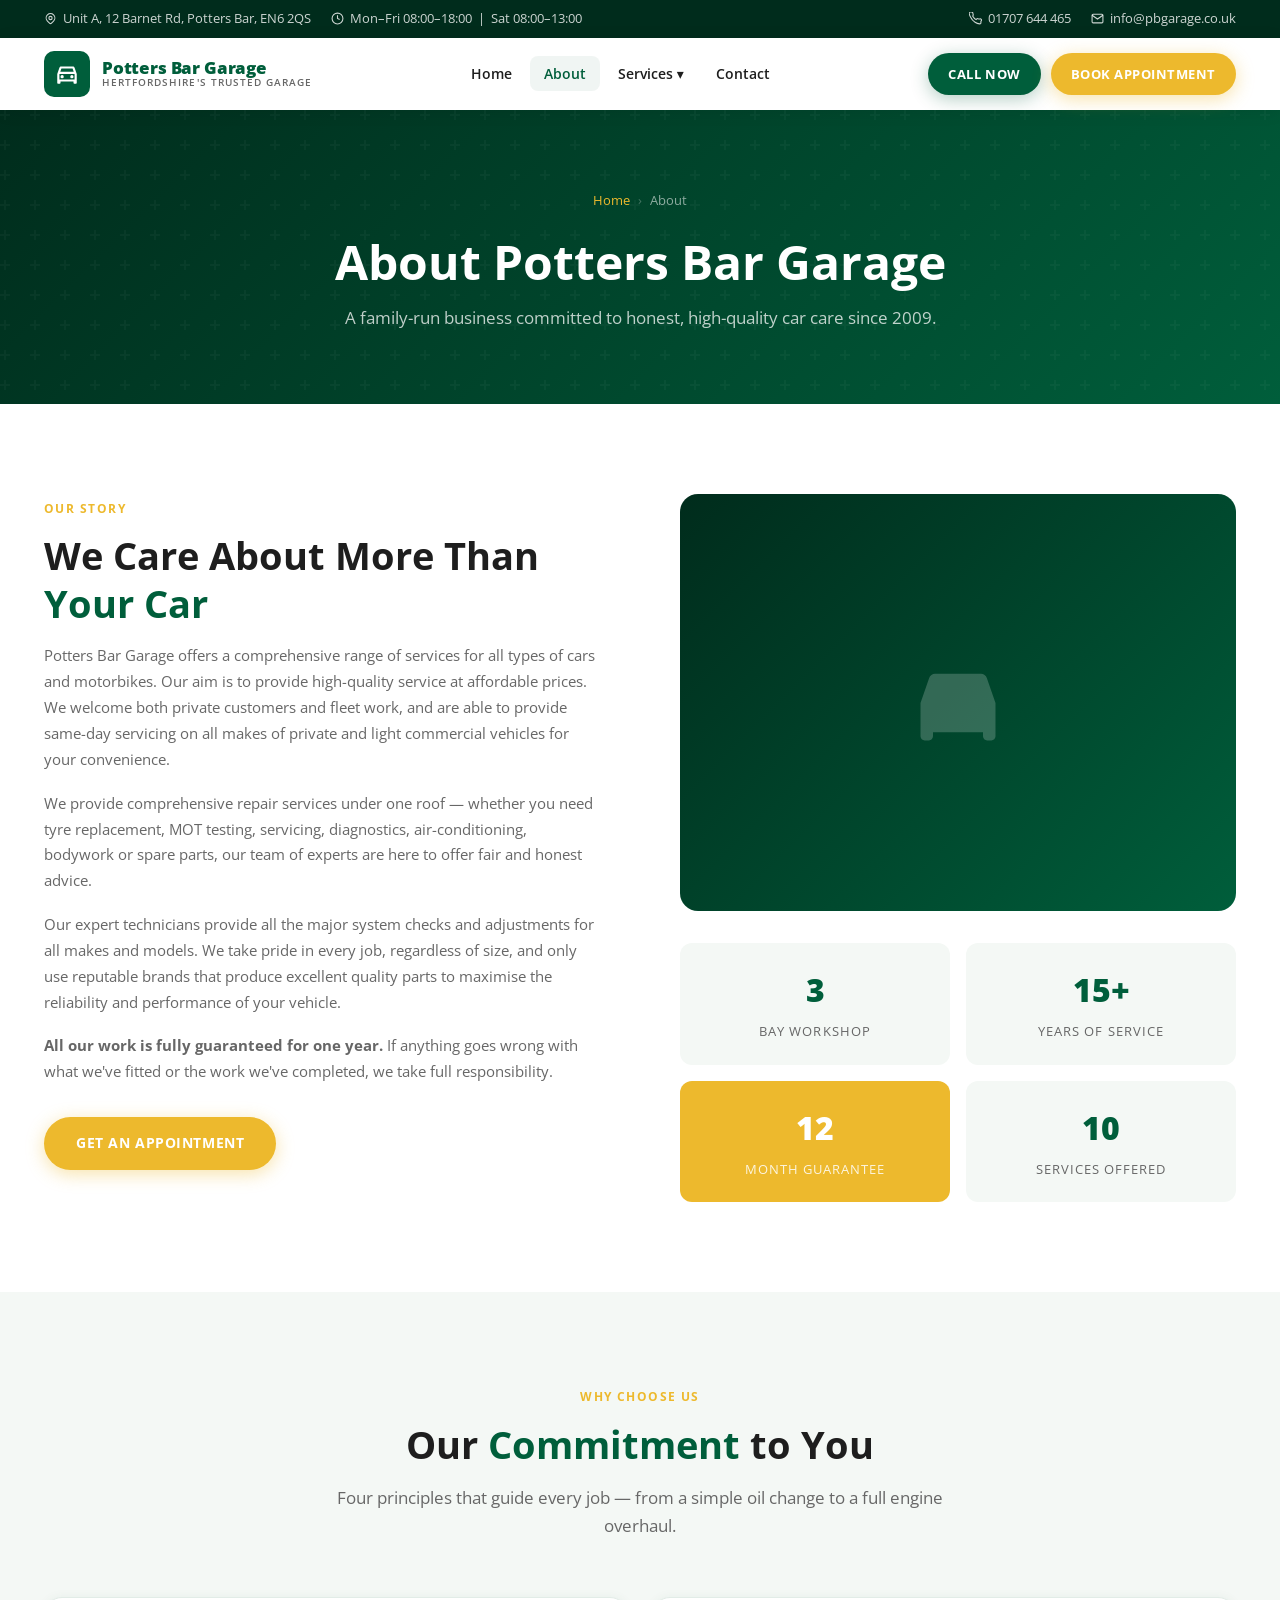
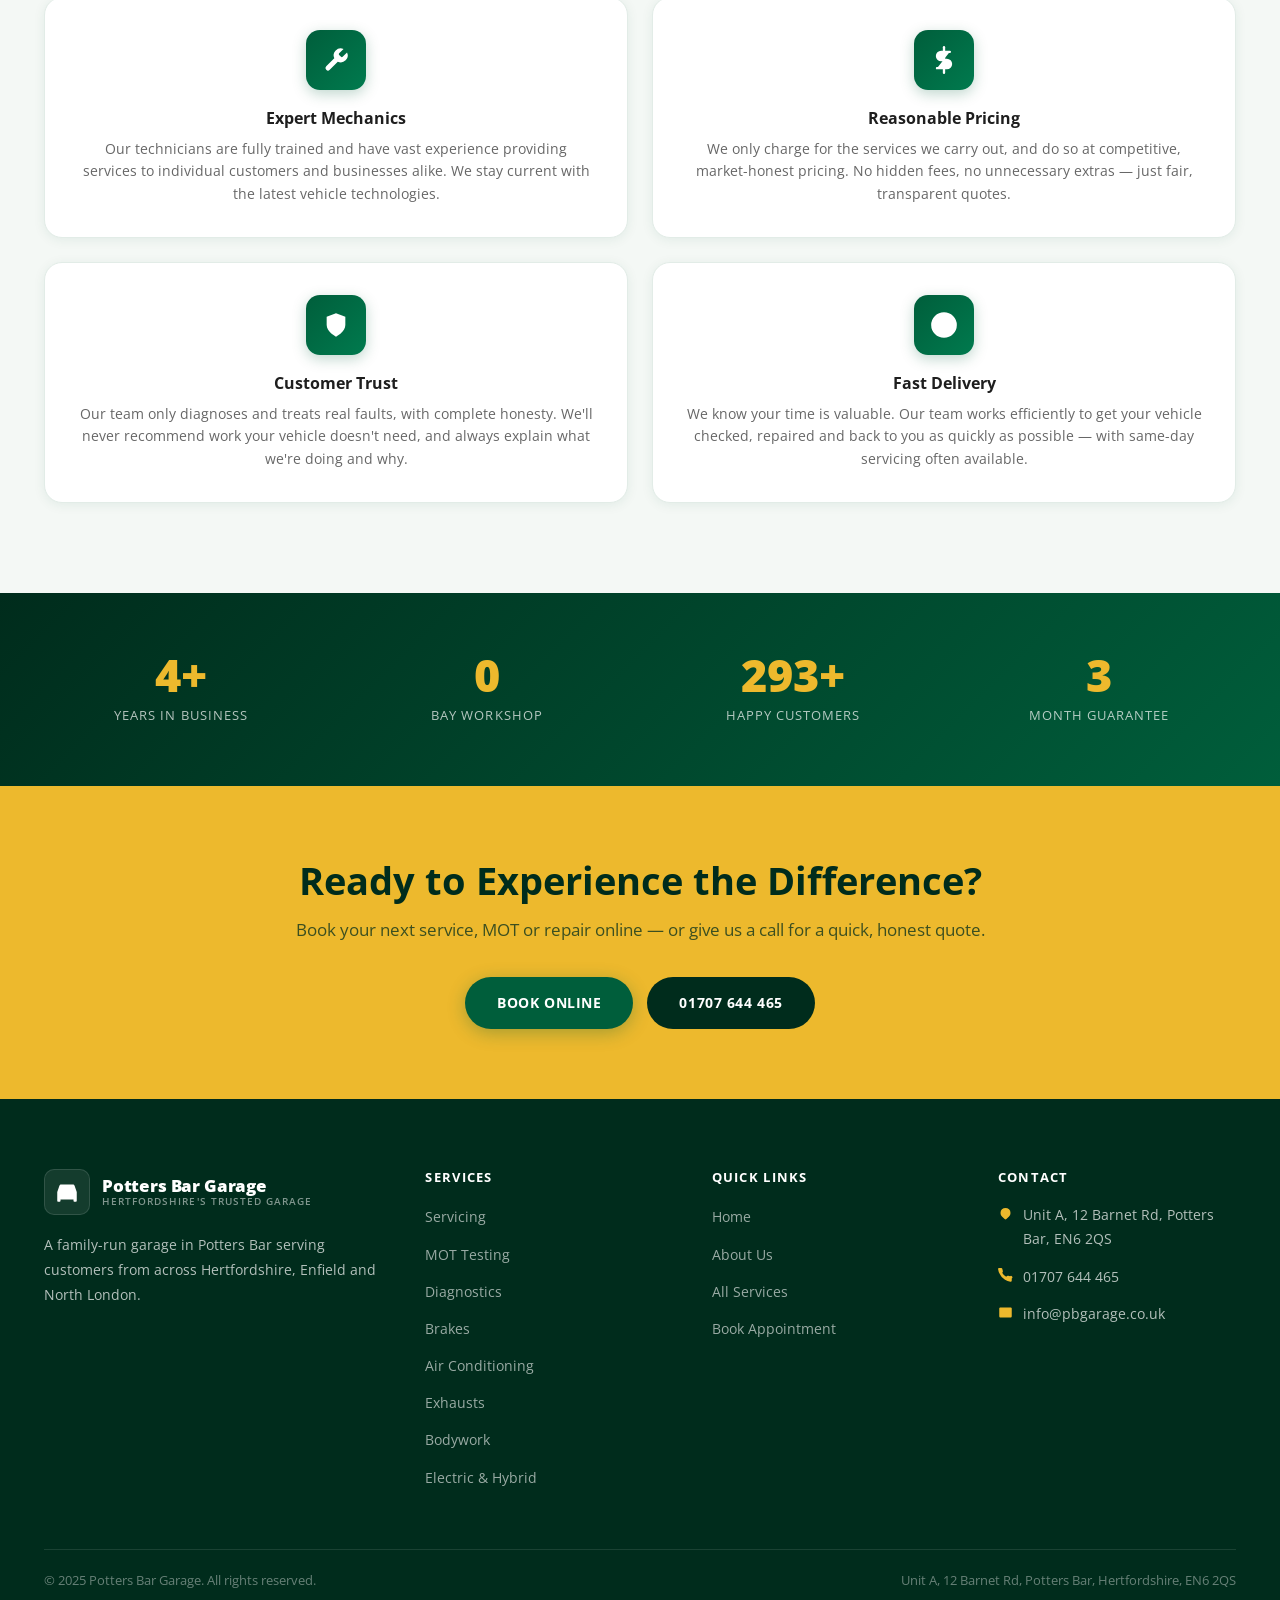
==== about.html @ f5c9684e "initial" ====
<!DOCTYPE html>
<html lang="en">
<head>
  <meta charset="UTF-8">
  <meta name="viewport" content="width=device-width, initial-scale=1.0">
  <title>About Us — Potters Bar Garage</title>
  <meta name="description" content="Learn about Potters Bar Garage — a family-run garage in Hertfordshire with over 15 years of trusted car and motorbike repairs, MOT testing and servicing.">
  <link rel="preconnect" href="https://fonts.googleapis.com">
  <link rel="preconnect" href="https://fonts.gstatic.com" crossorigin>
  <link href="https://fonts.googleapis.com/css2?family=Open+Sans:wght@400;500;600;700;800&display=swap" rel="stylesheet">
  <link rel="stylesheet" href="css/style.css">
</head>
<body>

  <!-- Top Bar -->
  <div class="top-bar">
    <div class="container">
      <div class="top-bar-left">
        <span class="top-bar-item">
          <svg viewBox="0 0 24 24" fill="none" stroke="currentColor" stroke-width="2"><path d="M17.657 16.657L13.414 20.9a1.998 1.998 0 01-2.827 0l-4.244-4.243a8 8 0 1111.314 0z"/><path d="M15 11a3 3 0 11-6 0 3 3 0 016 0z"/></svg>
          Unit A, 12 Barnet Rd, Potters Bar, EN6 2QS
        </span>
        <span class="top-bar-item">
          <svg viewBox="0 0 24 24" fill="none" stroke="currentColor" stroke-width="2"><circle cx="12" cy="12" r="10"/><path d="M12 6v6l4 2"/></svg>
          Mon–Fri 08:00–18:00 &nbsp;|&nbsp; Sat 08:00–13:00
        </span>
      </div>
      <div class="top-bar-right">
        <a href="tel:01707644465" class="top-bar-item">
          <svg viewBox="0 0 24 24" fill="none" stroke="currentColor" stroke-width="2"><path d="M22 16.92v3a2 2 0 01-2.18 2 19.79 19.79 0 01-8.63-3.07A19.5 19.5 0 013.07 9.81 19.79 19.79 0 01.01 1.18 2 2 0 012 0h3a2 2 0 012 1.72c.127.96.361 1.903.7 2.81a2 2 0 01-.45 2.11L6.91 7.91a16 16 0 006.18 6.18l1.28-1.28a2 2 0 012.11-.45c.907.339 1.85.573 2.81.7A2 2 0 0122 16.92z"/></svg>
          01707 644 465
        </a>
        <a href="mailto:info@pbgarage.co.uk" class="top-bar-item">
          <svg viewBox="0 0 24 24" fill="none" stroke="currentColor" stroke-width="2"><path d="M4 4h16c1.1 0 2 .9 2 2v12c0 1.1-.9 2-2 2H4c-1.1 0-2-.9-2-2V6c0-1.1.9-2 2-2z"/><polyline points="22,6 12,13 2,6"/></svg>
          info@pbgarage.co.uk
        </a>
      </div>
    </div>
  </div>

  <!-- Header -->
  <header class="site-header">
    <div class="container">
      <div class="header-inner">
        <a href="index.html" class="site-logo">
          <div class="logo-icon">
            <svg viewBox="0 0 24 24" fill="white"><path d="M18.92 6.01C18.72 5.42 18.16 5 17.5 5h-11c-.66 0-1.21.42-1.42 1.01L3 12v8c0 .55.45 1 1 1h1c.55 0 1-.45 1-1v-1h12v1c0 .55.45 1 1 1h1c.55 0 1-.45 1-1v-8l-2.08-5.99zM6.85 7h10.29l1.04 3H5.81l1.04-3zM19 17H5v-5h14v5z"/><circle cx="7.5" cy="14.5" r="1.5"/><circle cx="16.5" cy="14.5" r="1.5"/></svg>
          </div>
          <div class="logo-text-wrap">
            <span class="logo-name">Potters Bar Garage</span>
            <span class="logo-tagline">Hertfordshire's Trusted Garage</span>
          </div>
        </a>
        <nav class="primary-nav">
          <span class="nav-item"><a href="index.html" class="nav-link">Home</a></span>
          <span class="nav-item"><a href="about.html" class="nav-link active">About</a></span>
          <span class="nav-item">
            <a href="services.html" class="nav-link">Services ▾</a>
            <ul class="dropdown">
              <li><a href="services.html#mot">MOT Testing</a></li>
              <li><a href="services.html#servicing">Servicing</a></li>
              <li><a href="services.html#diagnostics">Diagnostics</a></li>
              <li><a href="services.html#brakes">Brakes</a></li>
              <li><a href="services.html#batteries">Batteries</a></li>
              <li><a href="services.html#aircon">Air Conditioning</a></li>
              <li><a href="services.html#exhausts">Exhausts</a></li>
              <li><a href="services.html#bodywork">Bodywork</a></li>
              <li><a href="services.html#wheel-alignment">Wheel Alignment</a></li>
              <li><a href="services.html#electric">Electric &amp; Hybrid</a></li>
            </ul>
          </span>
          <span class="nav-item"><a href="contact.html" class="nav-link">Contact</a></span>
        </nav>
        <div class="header-cta">
          <a href="tel:01707644465" class="btn btn-green" style="padding:10px 20px;font-size:.82rem;">Call Now</a>
          <a href="contact.html" class="btn btn-gold" style="padding:10px 20px;font-size:.82rem;">Book Appointment</a>
        </div>
        <button class="hamburger" aria-label="Open menu"><span></span><span></span><span></span></button>
      </div>
    </div>
    <nav class="mobile-nav">
      <a href="index.html">Home</a>
      <a href="about.html">About</a>
      <a href="services.html" class="mobile-services-toggle">Services</a>
      <div class="mobile-nav-services">
        <a href="services.html#mot">MOT Testing</a>
        <a href="services.html#servicing">Servicing</a>
        <a href="services.html#diagnostics">Diagnostics</a>
        <a href="services.html#brakes">Brakes</a>
        <a href="services.html#aircon">Air Conditioning</a>
        <a href="services.html#exhausts">Exhausts</a>
        <a href="services.html#bodywork">Bodywork</a>
        <a href="services.html#electric">Electric &amp; Hybrid</a>
      </div>
      <a href="contact.html">Contact</a>
      <div class="mobile-nav-cta"><a href="contact.html" class="btn btn-gold" style="display:inline-flex;">Book Appointment</a></div>
    </nav>
  </header>

  <!-- Page Hero -->
  <div class="page-hero">
    <div class="container">
      <nav class="breadcrumb" aria-label="Breadcrumb">
        <a href="index.html">Home</a>
        <span class="breadcrumb-sep">›</span>
        <span>About</span>
      </nav>
      <h1>About Potters Bar Garage</h1>
      <p>A family-run business committed to honest, high-quality car care since 2009.</p>
    </div>
  </div>

  <!-- About Full -->
  <section class="about-full">
    <div class="container">
      <div>
        <span class="section-label">Our Story</span>
        <h2 class="section-title">We Care About More Than <span>Your Car</span></h2>
        <p>Potters Bar Garage offers a comprehensive range of services for all types of cars and motorbikes. Our aim is to provide high-quality service at affordable prices. We welcome both private customers and fleet work, and are able to provide same-day servicing on all makes of private and light commercial vehicles for your convenience.</p>
        <p>We provide comprehensive repair services under one roof — whether you need tyre replacement, MOT testing, servicing, diagnostics, air-conditioning, bodywork or spare parts, our team of experts are here to offer fair and honest advice.</p>
        <p>Our expert technicians provide all the major system checks and adjustments for all makes and models. We take pride in every job, regardless of size, and only use reputable brands that produce excellent quality parts to maximise the reliability and performance of your vehicle.</p>
        <p><strong>All our work is fully guaranteed for one year.</strong> If anything goes wrong with what we've fitted or the work we've completed, we take full responsibility.</p>
        <div style="margin-top:32px;">
          <a href="contact.html" class="btn btn-gold">Get an Appointment</a>
        </div>
      </div>

      <div>
        <div class="about-image-main" style="border-radius:18px;margin-bottom:32px;min-height:280px;">
          <svg viewBox="0 0 24 24" style="width:100px;height:100px;fill:rgba(255,255,255,.2)"><path d="M18.92 6.01C18.72 5.42 18.16 5 17.5 5h-11c-.66 0-1.21.42-1.42 1.01L3 12v8c0 .55.45 1 1 1h1c.55 0 1-.45 1-1v-1h12v1c0 .55.45 1 1 1h1c.55 0 1-.45 1-1v-8l-2.08-5.99z"/></svg>
        </div>

        <!-- Quick Facts -->
        <div style="display:grid;grid-template-columns:1fr 1fr;gap:16px;">
          <div style="background:var(--bg-light);border-radius:12px;padding:20px;text-align:center;">
            <span style="font-size:2rem;font-weight:800;color:var(--green-primary);display:block;">3</span>
            <span style="font-size:.8rem;color:var(--text);text-transform:uppercase;letter-spacing:.08em;">Bay Workshop</span>
          </div>
          <div style="background:var(--bg-light);border-radius:12px;padding:20px;text-align:center;">
            <span style="font-size:2rem;font-weight:800;color:var(--green-primary);display:block;">15+</span>
            <span style="font-size:.8rem;color:var(--text);text-transform:uppercase;letter-spacing:.08em;">Years of Service</span>
          </div>
          <div style="background:var(--gold);border-radius:12px;padding:20px;text-align:center;">
            <span style="font-size:2rem;font-weight:800;color:var(--white);display:block;">12</span>
            <span style="font-size:.8rem;color:rgba(255,255,255,.85);text-transform:uppercase;letter-spacing:.08em;">Month Guarantee</span>
          </div>
          <div style="background:var(--bg-light);border-radius:12px;padding:20px;text-align:center;">
            <span style="font-size:2rem;font-weight:800;color:var(--green-primary);display:block;">10</span>
            <span style="font-size:.8rem;color:var(--text);text-transform:uppercase;letter-spacing:.08em;">Services Offered</span>
          </div>
        </div>
      </div>
    </div>
  </section>

  <!-- Pillars -->
  <section style="background:var(--bg-light);padding:90px 0;">
    <div class="container">
      <div class="text-center">
        <span class="section-label">Why Choose Us</span>
        <h2 class="section-title">Our <span>Commitment</span> to You</h2>
        <p class="section-sub">Four principles that guide every job — from a simple oil change to a full engine overhaul.</p>
      </div>
      <div class="pillars-grid" style="margin-top:56px;">
        <div class="pillar-card">
          <div class="pillar-icon">
            <svg viewBox="0 0 24 24" fill="white"><path d="M14.7 6.3a1 1 0 000 1.4l1.6 1.6a1 1 0 001.4 0l3.77-3.77a6 6 0 01-7.94 7.94l-6.91 6.91a2.12 2.12 0 01-3-3l6.91-6.91a6 6 0 017.94-7.94l-3.76 3.76z"/></svg>
          </div>
          <h3>Expert Mechanics</h3>
          <p>Our technicians are fully trained and have vast experience providing services to individual customers and businesses alike. We stay current with the latest vehicle technologies.</p>
        </div>
        <div class="pillar-card">
          <div class="pillar-icon">
            <svg viewBox="0 0 24 24" fill="none" stroke="white" stroke-width="2" stroke-linecap="round"><line x1="12" y1="1" x2="12" y2="23"/><path d="M17 5H9.5a3.5 3.5 0 000 7h5a3.5 3.5 0 010 7H6"/></svg>
          </div>
          <h3>Reasonable Pricing</h3>
          <p>We only charge for the services we carry out, and do so at competitive, market-honest pricing. No hidden fees, no unnecessary extras — just fair, transparent quotes.</p>
        </div>
        <div class="pillar-card">
          <div class="pillar-icon">
            <svg viewBox="0 0 24 24" fill="white"><path d="M12 22s8-4 8-10V5l-8-3-8 3v7c0 6 8 10 8 10z"/></svg>
          </div>
          <h3>Customer Trust</h3>
          <p>Our team only diagnoses and treats real faults, with complete honesty. We'll never recommend work your vehicle doesn't need, and always explain what we're doing and why.</p>
        </div>
        <div class="pillar-card">
          <div class="pillar-icon">
            <svg viewBox="0 0 24 24" fill="none" stroke="white" stroke-width="2" stroke-linecap="round"><circle cx="12" cy="12" r="10"/><path d="M12 6v6l4 2"/></svg>
          </div>
          <h3>Fast Delivery</h3>
          <p>We know your time is valuable. Our team works efficiently to get your vehicle checked, repaired and back to you as quickly as possible — with same-day servicing often available.</p>
        </div>
      </div>
    </div>
  </section>

  <!-- Stats Banner -->
  <div class="stats-banner">
    <div class="container">
      <div class="stats-grid">
        <div><span class="stat-num">15+</span><span class="stat-label">Years in Business</span></div>
        <div><span class="stat-num">3</span><span class="stat-label">Bay Workshop</span></div>
        <div><span class="stat-num">1,000+</span><span class="stat-label">Happy Customers</span></div>
        <div><span class="stat-num">12</span><span class="stat-label">Month Guarantee</span></div>
      </div>
    </div>
  </div>

  <!-- CTA -->
  <div class="cta-banner">
    <div class="container">
      <h2>Ready to Experience the Difference?</h2>
      <p>Book your next service, MOT or repair online — or give us a call for a quick, honest quote.</p>
      <div class="cta-banner-actions">
        <a href="contact.html" class="btn btn-green">Book Online</a>
        <a href="tel:01707644465" class="btn" style="background:var(--green-dark);color:#fff;">01707 644 465</a>
      </div>
    </div>
  </div>

  <!-- Footer -->
  <footer class="site-footer">
    <div class="container">
      <div class="footer-grid">
        <div class="footer-brand">
          <a href="index.html" class="footer-logo">
            <div class="logo-icon"><svg viewBox="0 0 24 24" fill="white"><path d="M18.92 6.01C18.72 5.42 18.16 5 17.5 5h-11c-.66 0-1.21.42-1.42 1.01L3 12v8c0 .55.45 1 1 1h1c.55 0 1-.45 1-1v-1h12v1c0 .55.45 1 1 1h1c.55 0 1-.45 1-1v-8l-2.08-5.99z"/></svg></div>
            <div class="logo-text-wrap"><span class="logo-name">Potters Bar Garage</span><span class="logo-tagline">Hertfordshire's Trusted Garage</span></div>
          </a>
          <p>A family-run garage in Potters Bar serving customers from across Hertfordshire, Enfield and North London.</p>
        </div>
        <div class="footer-col">
          <h4>Services</h4>
          <ul>
            <li><a href="services.html#servicing">Servicing</a></li>
            <li><a href="services.html#mot">MOT Testing</a></li>
            <li><a href="services.html#diagnostics">Diagnostics</a></li>
            <li><a href="services.html#brakes">Brakes</a></li>
            <li><a href="services.html#aircon">Air Conditioning</a></li>
            <li><a href="services.html#exhausts">Exhausts</a></li>
            <li><a href="services.html#bodywork">Bodywork</a></li>
            <li><a href="services.html#electric">Electric &amp; Hybrid</a></li>
          </ul>
        </div>
        <div class="footer-col">
          <h4>Quick Links</h4>
          <ul>
            <li><a href="index.html">Home</a></li>
            <li><a href="about.html">About Us</a></li>
            <li><a href="services.html">All Services</a></li>
            <li><a href="contact.html">Book Appointment</a></li>
          </ul>
        </div>
        <div class="footer-col">
          <h4>Contact</h4>
          <div class="footer-contact-item"><svg viewBox="0 0 24 24"><path d="M17.657 16.657L13.414 20.9a1.998 1.998 0 01-2.827 0l-4.244-4.243a8 8 0 1111.314 0z"/><path d="M15 11a3 3 0 11-6 0 3 3 0 016 0z"/></svg><span>Unit A, 12 Barnet Rd, Potters Bar, EN6 2QS</span></div>
          <div class="footer-contact-item"><svg viewBox="0 0 24 24"><path d="M22 16.92v3a2 2 0 01-2.18 2 19.79 19.79 0 01-8.63-3.07A19.5 19.5 0 013.07 9.81 19.79 19.79 0 01.01 1.18 2 2 0 012 0h3a2 2 0 012 1.72c.127.96.361 1.903.7 2.81a2 2 0 01-.45 2.11L6.91 7.91a16 16 0 006.18 6.18l1.28-1.28a2 2 0 012.11-.45c.907.339 1.85.573 2.81.7A2 2 0 0122 16.92z"/></svg><a href="tel:01707644465">01707 644 465</a></div>
          <div class="footer-contact-item"><svg viewBox="0 0 24 24"><path d="M4 4h16c1.1 0 2 .9 2 2v12c0 1.1-.9 2-2 2H4c-1.1 0-2-.9-2-2V6c0-1.1.9-2 2-2z"/><polyline points="22,6 12,13 2,6"/></svg><a href="mailto:info@pbgarage.co.uk">info@pbgarage.co.uk</a></div>
        </div>
      </div>
      <div class="footer-bottom">
        <span>&copy; 2025 Potters Bar Garage. All rights reserved.</span>
        <span>Unit A, 12 Barnet Rd, Potters Bar, Hertfordshire, EN6 2QS</span>
      </div>
    </div>
  </footer>

  <script src="js/main.js"></script>
</body>
</html>
---- css/style.css ----
/* ============================================================
   Potters Bar Garage — Modern Redesign
   Colour palette:
     --green-dark:    #002C1C  (footer / dark hero)
     --green-primary: #005E3B  (brand / nav)
     --green-mid:     #007a4e  (hover)
     --gold:          #EDB92D  (CTA / accents)
     --gold-dark:     #c99b20  (gold hover)
     --text:          #676767  (body copy)
     --text-dark:     #1e1e1e  (headings)
     --bg-light:      #f4f8f5  (alternate sections)
   ============================================================ */

/* ---------- Reset & Base ---------- */
*, *::before, *::after { box-sizing: border-box; margin: 0; padding: 0; }

:root {
  --green-dark:    #002C1C;
  --green-primary: #005E3B;
  --green-mid:     #007a4e;
  --gold:          #EDB92D;
  --gold-dark:     #c99b20;
  --text:          #676767;
  --text-dark:     #1e1e1e;
  --white:         #ffffff;
  --bg-light:      #f4f8f5;
  --border:        #e2ece7;
  --shadow-sm:     0 2px 12px rgba(0,94,59,.08);
  --shadow-md:     0 6px 30px rgba(0,94,59,.14);
  --shadow-lg:     0 12px 50px rgba(0,94,59,.18);
  --radius:        10px;
  --radius-lg:     18px;
  --transition:    .25s ease;
  --max-width:     1240px;
}

html { scroll-behavior: smooth; font-size: 16px; }

body {
  font-family: 'Open Sans', 'Inter', system-ui, sans-serif;
  color: var(--text);
  background: var(--white);
  line-height: 1.7;
  -webkit-font-smoothing: antialiased;
}

img { max-width: 100%; height: auto; display: block; }
a  { text-decoration: none; color: inherit; }
ul { list-style: none; }

h1, h2, h3, h4, h5 {
  color: var(--text-dark);
  font-weight: 700;
  line-height: 1.25;
}

.container {
  width: 100%;
  max-width: var(--max-width);
  margin: 0 auto;
  padding: 0 24px;
}

section { padding: 90px 0; }

/* ---------- Utility ---------- */
.btn {
  display: inline-flex;
  align-items: center;
  gap: 8px;
  padding: 14px 32px;
  border-radius: 50px;
  font-weight: 700;
  font-size: .9rem;
  letter-spacing: .04em;
  text-transform: uppercase;
  cursor: pointer;
  border: none;
  transition: transform var(--transition), box-shadow var(--transition), background var(--transition);
}
.btn:hover { transform: translateY(-2px); }

.btn-gold {
  background: var(--gold);
  color: var(--white);
  box-shadow: 0 4px 18px rgba(237,185,45,.4);
}
.btn-gold:hover {
  background: var(--gold-dark);
  box-shadow: 0 6px 24px rgba(237,185,45,.55);
}

.btn-green {
  background: var(--green-primary);
  color: var(--white);
  box-shadow: 0 4px 18px rgba(0,94,59,.3);
}
.btn-green:hover {
  background: var(--green-mid);
  box-shadow: 0 6px 24px rgba(0,94,59,.45);
}

.btn-outline-white {
  background: transparent;
  color: var(--white);
  border: 2px solid rgba(255,255,255,.7);
}
.btn-outline-white:hover {
  background: rgba(255,255,255,.12);
  border-color: var(--white);
}

.section-label {
  display: inline-block;
  font-size: .75rem;
  font-weight: 700;
  letter-spacing: .12em;
  text-transform: uppercase;
  color: var(--gold);
  margin-bottom: 12px;
}

.section-title {
  font-size: clamp(1.8rem, 3vw, 2.6rem);
  color: var(--text-dark);
  margin-bottom: 16px;
}

.section-title span { color: var(--green-primary); }

.section-sub {
  font-size: 1.05rem;
  color: var(--text);
  max-width: 620px;
}

.text-center { text-align: center; }
.text-center .section-sub { margin: 0 auto; }

/* ---------- Top Bar ---------- */
.top-bar {
  background: var(--green-dark);
  color: rgba(255,255,255,.8);
  font-size: .8rem;
  padding: 8px 0;
}
.top-bar .container {
  display: flex;
  align-items: center;
  justify-content: space-between;
  gap: 16px;
  flex-wrap: wrap;
}
.top-bar a { color: rgba(255,255,255,.8); transition: color var(--transition); }
.top-bar a:hover { color: var(--gold); }
.top-bar-left, .top-bar-right {
  display: flex;
  align-items: center;
  gap: 20px;
}
.top-bar-item {
  display: flex;
  align-items: center;
  gap: 6px;
}
.top-bar-item svg { width: 13px; height: 13px; flex-shrink: 0; }

/* ---------- Header ---------- */
.site-header {
  position: sticky;
  top: 0;
  z-index: 1000;
  background: var(--white);
  box-shadow: 0 2px 16px rgba(0,0,0,.08);
  transition: box-shadow var(--transition);
}

.header-inner {
  display: flex;
  align-items: center;
  justify-content: space-between;
  height: 72px;
  gap: 24px;
}

/* Logo */
.site-logo {
  display: flex;
  align-items: center;
  gap: 12px;
  flex-shrink: 0;
  text-decoration: none;
}
.logo-icon {
  width: 46px;
  height: 46px;
  background: var(--green-primary);
  border-radius: 10px;
  display: flex;
  align-items: center;
  justify-content: center;
}
.logo-icon svg { width: 26px; height: 26px; fill: var(--white); }
.logo-text-wrap { display: flex; flex-direction: column; line-height: 1.1; }
.logo-name {
  font-size: 1.05rem;
  font-weight: 800;
  color: var(--green-primary);
  letter-spacing: -.01em;
}
.logo-tagline {
  font-size: .65rem;
  font-weight: 600;
  letter-spacing: .1em;
  text-transform: uppercase;
  color: var(--text);
}

/* Primary Nav */
.primary-nav { display: flex; align-items: center; gap: 4px; }

.nav-link {
  position: relative;
  padding: 8px 14px;
  font-size: .875rem;
  font-weight: 600;
  color: var(--text-dark);
  border-radius: 8px;
  transition: color var(--transition), background var(--transition);
}
.nav-link:hover,
.nav-link.active {
  color: var(--green-primary);
  background: rgba(0,94,59,.06);
}

/* Dropdown */
.nav-item { position: relative; }
.nav-item:hover .dropdown { opacity: 1; visibility: visible; transform: translateY(0); }

.dropdown {
  position: absolute;
  top: calc(100% + 8px);
  left: 50%;
  transform: translateX(-50%) translateY(8px);
  background: var(--white);
  border: 1px solid var(--border);
  border-radius: var(--radius);
  box-shadow: var(--shadow-md);
  min-width: 200px;
  padding: 8px;
  opacity: 0;
  visibility: hidden;
  transition: opacity var(--transition), transform var(--transition), visibility var(--transition);
}
.dropdown li a {
  display: block;
  padding: 9px 14px;
  font-size: .85rem;
  font-weight: 600;
  color: var(--text-dark);
  border-radius: 6px;
  transition: background var(--transition), color var(--transition);
}
.dropdown li a:hover {
  background: var(--bg-light);
  color: var(--green-primary);
}

.header-cta { display: flex; align-items: center; gap: 10px; }

/* Hamburger */
.hamburger {
  display: none;
  flex-direction: column;
  justify-content: center;
  gap: 5px;
  width: 40px;
  height: 40px;
  cursor: pointer;
  background: none;
  border: none;
  padding: 4px;
  border-radius: 8px;
  transition: background var(--transition);
}
.hamburger:hover { background: var(--bg-light); }
.hamburger span {
  display: block;
  height: 2px;
  background: var(--text-dark);
  border-radius: 2px;
  transition: transform var(--transition), opacity var(--transition), width var(--transition);
}
.hamburger span:nth-child(1) { width: 22px; }
.hamburger span:nth-child(2) { width: 28px; }
.hamburger span:nth-child(3) { width: 18px; }
.hamburger.open span:nth-child(1) { transform: translateY(7px) rotate(45deg); width: 28px; }
.hamburger.open span:nth-child(2) { opacity: 0; }
.hamburger.open span:nth-child(3) { transform: translateY(-7px) rotate(-45deg); width: 28px; }

/* Mobile nav */
.mobile-nav {
  display: none;
  background: var(--white);
  border-top: 1px solid var(--border);
  padding: 16px 24px 24px;
}
.mobile-nav.open { display: block; }
.mobile-nav a {
  display: block;
  padding: 10px 14px;
  font-weight: 600;
  font-size: .9rem;
  color: var(--text-dark);
  border-radius: 8px;
  transition: background var(--transition), color var(--transition);
}
.mobile-nav a:hover { background: var(--bg-light); color: var(--green-primary); }
.mobile-nav-services { padding-left: 16px; border-left: 3px solid var(--border); margin: 4px 0 4px 14px; }
.mobile-nav-services a { font-size: .85rem; font-weight: 500; }
.mobile-nav-cta { margin-top: 16px; }

/* ---------- Hero ---------- */
.hero {
  position: relative;
  min-height: 92vh;
  display: flex;
  align-items: center;
  background: linear-gradient(135deg, var(--green-dark) 0%, var(--green-primary) 60%, #007a4e 100%);
  overflow: hidden;
}

.hero::before {
  content: '';
  position: absolute;
  inset: 0;
  background:
    radial-gradient(ellipse at 80% 50%, rgba(237,185,45,.12) 0%, transparent 55%),
    url("data:image/svg+xml,%3Csvg width='60' height='60' viewBox='0 0 60 60' xmlns='http://www.w3.org/2000/svg'%3E%3Cg fill='none' fill-rule='evenodd'%3E%3Cg fill='%23ffffff' fill-opacity='0.02'%3E%3Cpath d='M36 34v-4h-2v4h-4v2h4v4h2v-4h4v-2h-4zm0-30V0h-2v4h-4v2h4v4h2V6h4V4h-4zM6 34v-4H4v4H0v2h4v4h2v-4h4v-2H6zM6 4V0H4v4H0v2h4v4h2V6h4V4H6z'/%3E%3C/g%3E%3C/g%3E%3C/svg%3E");
  pointer-events: none;
}

.hero-shape {
  position: absolute;
  right: -80px;
  top: 50%;
  transform: translateY(-50%);
  width: 55%;
  height: 110%;
  background: rgba(255,255,255,.03);
  border-radius: 40% 0 0 40%;
  pointer-events: none;
}

.hero .container {
  position: relative;
  z-index: 1;
  display: grid;
  grid-template-columns: 1fr 1fr;
  gap: 60px;
  align-items: center;
  padding-top: 40px;
  padding-bottom: 40px;
}

.hero-content { color: var(--white); }

.hero-badge {
  display: inline-flex;
  align-items: center;
  gap: 8px;
  background: rgba(237,185,45,.2);
  border: 1px solid rgba(237,185,45,.4);
  color: var(--gold);
  font-size: .75rem;
  font-weight: 700;
  letter-spacing: .1em;
  text-transform: uppercase;
  padding: 6px 16px;
  border-radius: 50px;
  margin-bottom: 24px;
}

.hero-title {
  font-size: clamp(2.2rem, 4.5vw, 3.8rem);
  font-weight: 800;
  color: var(--white);
  line-height: 1.1;
  margin-bottom: 20px;
}
.hero-title span { color: var(--gold); }

.hero-sub {
  font-size: 1.1rem;
  color: rgba(255,255,255,.8);
  margin-bottom: 36px;
  max-width: 500px;
}

.hero-actions { display: flex; gap: 14px; flex-wrap: wrap; margin-bottom: 48px; }

.hero-stats {
  display: flex;
  gap: 32px;
  padding-top: 32px;
  border-top: 1px solid rgba(255,255,255,.15);
}
.hero-stat-value {
  font-size: 1.8rem;
  font-weight: 800;
  color: var(--gold);
  display: block;
}
.hero-stat-label {
  font-size: .78rem;
  color: rgba(255,255,255,.65);
  text-transform: uppercase;
  letter-spacing: .06em;
}

/* Hero cards */
.hero-cards { display: flex; flex-direction: column; gap: 16px; }

.hero-card {
  background: rgba(255,255,255,.08);
  backdrop-filter: blur(12px);
  border: 1px solid rgba(255,255,255,.14);
  border-radius: var(--radius-lg);
  padding: 24px 28px;
  display: flex;
  align-items: center;
  gap: 20px;
  transition: transform var(--transition), background var(--transition);
  text-decoration: none;
  color: var(--white);
}
.hero-card:hover {
  transform: translateX(6px);
  background: rgba(255,255,255,.13);
}
.hero-card-icon {
  width: 52px;
  height: 52px;
  background: var(--gold);
  border-radius: 12px;
  display: flex;
  align-items: center;
  justify-content: center;
  flex-shrink: 0;
}
.hero-card-icon svg { width: 26px; height: 26px; fill: var(--white); }
.hero-card-title { font-size: 1.1rem; font-weight: 700; color: var(--white); }
.hero-card-price { font-size: .85rem; color: rgba(255,255,255,.65); margin-top: 2px; }
.hero-card-arrow { margin-left: auto; opacity: .5; font-size: 1.2rem; }

/* ---------- Services Strip ---------- */
.services-strip {
  padding: 0;
  background: var(--green-primary);
}
.services-strip .container {
  display: grid;
  grid-template-columns: repeat(5, 1fr);
}
.strip-item {
  display: flex;
  flex-direction: column;
  align-items: center;
  gap: 8px;
  padding: 28px 16px;
  color: rgba(255,255,255,.75);
  font-size: .78rem;
  font-weight: 600;
  text-transform: uppercase;
  letter-spacing: .06em;
  border-right: 1px solid rgba(255,255,255,.12);
  transition: background var(--transition), color var(--transition);
  text-align: center;
}
.strip-item:last-child { border-right: none; }
.strip-item:hover { background: rgba(255,255,255,.1); color: var(--white); }
.strip-item svg { width: 28px; height: 28px; fill: var(--gold); }

/* ---------- About Preview ---------- */
.about-preview { background: var(--white); }
.about-preview .container {
  display: grid;
  grid-template-columns: 1fr 1fr;
  gap: 80px;
  align-items: center;
}

.about-image-wrap {
  position: relative;
}
.about-image-main {
  width: 100%;
  aspect-ratio: 4/3;
  background: linear-gradient(135deg, var(--green-dark), var(--green-primary));
  border-radius: var(--radius-lg);
  display: flex;
  align-items: center;
  justify-content: center;
  overflow: hidden;
  position: relative;
}
.about-image-main svg {
  width: 120px;
  height: 120px;
  fill: rgba(255,255,255,.15);
}
.about-badge {
  position: absolute;
  bottom: -20px;
  right: -20px;
  background: var(--gold);
  color: var(--white);
  border-radius: var(--radius);
  padding: 20px 24px;
  text-align: center;
  box-shadow: var(--shadow-md);
}
.about-badge-num {
  font-size: 2rem;
  font-weight: 800;
  display: block;
  line-height: 1;
}
.about-badge-text {
  font-size: .7rem;
  font-weight: 700;
  text-transform: uppercase;
  letter-spacing: .08em;
  opacity: .9;
}

.about-content { padding-bottom: 20px; }

.about-features {
  display: grid;
  grid-template-columns: 1fr 1fr;
  gap: 20px;
  margin: 32px 0;
}
.feature-item {
  display: flex;
  gap: 14px;
  align-items: flex-start;
}
.feature-icon {
  width: 42px;
  height: 42px;
  border-radius: 10px;
  background: var(--bg-light);
  display: flex;
  align-items: center;
  justify-content: center;
  flex-shrink: 0;
}
.feature-icon svg { width: 20px; height: 20px; fill: var(--green-primary); }
.feature-text h4 { font-size: .9rem; color: var(--text-dark); margin-bottom: 3px; }
.feature-text p  { font-size: .8rem; color: var(--text); line-height: 1.5; }

/* ---------- Services Grid ---------- */
.services-section { background: var(--bg-light); }

.services-grid {
  display: grid;
  grid-template-columns: repeat(3, 1fr);
  gap: 24px;
  margin-top: 56px;
}

.service-card {
  background: var(--white);
  border-radius: var(--radius-lg);
  padding: 36px 28px;
  border: 1px solid var(--border);
  box-shadow: var(--shadow-sm);
  transition: transform var(--transition), box-shadow var(--transition), border-color var(--transition);
  text-decoration: none;
  display: flex;
  flex-direction: column;
  gap: 14px;
  position: relative;
  overflow: hidden;
}
.service-card::before {
  content: '';
  position: absolute;
  top: 0; left: 0; right: 0;
  height: 4px;
  background: linear-gradient(90deg, var(--green-primary), var(--gold));
  transform: scaleX(0);
  transform-origin: left;
  transition: transform .3s ease;
}
.service-card:hover {
  transform: translateY(-6px);
  box-shadow: var(--shadow-md);
  border-color: rgba(0,94,59,.2);
}
.service-card:hover::before { transform: scaleX(1); }

.service-icon {
  width: 56px;
  height: 56px;
  border-radius: 14px;
  background: linear-gradient(135deg, var(--green-primary), var(--green-mid));
  display: flex;
  align-items: center;
  justify-content: center;
  box-shadow: 0 4px 14px rgba(0,94,59,.25);
}
.service-icon svg { width: 28px; height: 28px; fill: var(--white); }

.service-title {
  font-size: 1.1rem;
  font-weight: 700;
  color: var(--text-dark);
}
.service-desc {
  font-size: .88rem;
  color: var(--text);
  line-height: 1.65;
  flex-grow: 1;
}
.service-link {
  display: inline-flex;
  align-items: center;
  gap: 6px;
  font-size: .82rem;
  font-weight: 700;
  color: var(--green-primary);
  text-transform: uppercase;
  letter-spacing: .06em;
  margin-top: 4px;
  transition: gap var(--transition);
}
.service-card:hover .service-link { gap: 10px; }

/* ---------- Stats Banner ---------- */
.stats-banner {
  background: linear-gradient(135deg, var(--green-dark), var(--green-primary));
  padding: 60px 0;
  color: var(--white);
}
.stats-grid {
  display: grid;
  grid-template-columns: repeat(4, 1fr);
  gap: 32px;
  text-align: center;
}
.stat-num {
  font-size: 2.8rem;
  font-weight: 800;
  color: var(--gold);
  display: block;
  line-height: 1;
}
.stat-label {
  font-size: .82rem;
  color: rgba(255,255,255,.7);
  text-transform: uppercase;
  letter-spacing: .08em;
  margin-top: 6px;
  display: block;
}
.stat-divider {
  width: 1px;
  background: rgba(255,255,255,.15);
  margin: 0 auto;
}

/* ---------- Testimonials ---------- */
.testimonials-section { background: var(--white); }

.testimonials-grid {
  display: grid;
  grid-template-columns: repeat(3, 1fr);
  gap: 24px;
  margin-top: 56px;
}

.testimonial-card {
  background: var(--white);
  border: 1px solid var(--border);
  border-radius: var(--radius-lg);
  padding: 32px;
  box-shadow: var(--shadow-sm);
  transition: transform var(--transition), box-shadow var(--transition);
  display: flex;
  flex-direction: column;
  gap: 16px;
}
.testimonial-card:hover {
  transform: translateY(-4px);
  box-shadow: var(--shadow-md);
}

.stars { color: var(--gold); font-size: 1rem; letter-spacing: 2px; }

.testimonial-text {
  font-size: .92rem;
  color: var(--text);
  line-height: 1.7;
  flex-grow: 1;
  font-style: italic;
}
.testimonial-text::before { content: '\201C'; }
.testimonial-text::after  { content: '\201D'; }

.testimonial-author {
  display: flex;
  align-items: center;
  gap: 12px;
  padding-top: 16px;
  border-top: 1px solid var(--border);
}
.author-avatar {
  width: 42px;
  height: 42px;
  border-radius: 50%;
  background: linear-gradient(135deg, var(--green-primary), var(--gold));
  display: flex;
  align-items: center;
  justify-content: center;
  font-size: .9rem;
  font-weight: 700;
  color: var(--white);
  flex-shrink: 0;
}
.author-name { font-size: .9rem; font-weight: 700; color: var(--text-dark); }
.author-platform { font-size: .75rem; color: var(--text); }

/* ---------- CTA Banner ---------- */
.cta-banner {
  background: var(--gold);
  padding: 70px 0;
  text-align: center;
}
.cta-banner h2 {
  font-size: clamp(1.8rem, 3vw, 2.4rem);
  color: var(--green-dark);
  margin-bottom: 12px;
}
.cta-banner p { color: rgba(0,44,28,.75); margin-bottom: 32px; font-size: 1.05rem; }
.cta-banner-actions { display: flex; justify-content: center; gap: 14px; flex-wrap: wrap; }

/* ---------- Opening Hours ---------- */
.info-section { background: var(--bg-light); }
.info-grid {
  display: grid;
  grid-template-columns: repeat(3, 1fr);
  gap: 32px;
  margin-top: 56px;
}
.info-card {
  background: var(--white);
  border-radius: var(--radius-lg);
  padding: 36px 28px;
  border: 1px solid var(--border);
  box-shadow: var(--shadow-sm);
  text-align: center;
}
.info-card-icon {
  width: 62px;
  height: 62px;
  border-radius: 16px;
  background: linear-gradient(135deg, var(--green-primary), var(--green-mid));
  display: flex;
  align-items: center;
  justify-content: center;
  margin: 0 auto 20px;
  box-shadow: 0 4px 14px rgba(0,94,59,.25);
}
.info-card-icon svg { width: 30px; height: 30px; fill: var(--white); }
.info-card h3 { font-size: 1.1rem; margin-bottom: 14px; color: var(--text-dark); }
.info-card p  { font-size: .9rem; color: var(--text); line-height: 1.8; }
.info-card a  { color: var(--green-primary); font-weight: 600; transition: color var(--transition); }
.info-card a:hover { color: var(--gold-dark); }
.hours-row { display: flex; justify-content: space-between; gap: 12px; border-bottom: 1px solid var(--border); padding: 8px 0; }
.hours-row:last-child { border-bottom: none; }
.hours-day { font-weight: 600; font-size: .88rem; }
.hours-time { font-size: .88rem; color: var(--green-primary); font-weight: 600; }

/* ---------- Page Hero (inner pages) ---------- */
.page-hero {
  background: linear-gradient(135deg, var(--green-dark) 0%, var(--green-primary) 100%);
  padding: 80px 0 72px;
  text-align: center;
  position: relative;
  overflow: hidden;
}
.page-hero::before {
  content: '';
  position: absolute;
  inset: 0;
  background: url("data:image/svg+xml,%3Csvg width='60' height='60' viewBox='0 0 60 60' xmlns='http://www.w3.org/2000/svg'%3E%3Cg fill='none' fill-rule='evenodd'%3E%3Cg fill='%23ffffff' fill-opacity='0.03'%3E%3Cpath d='M36 34v-4h-2v4h-4v2h4v4h2v-4h4v-2h-4zm0-30V0h-2v4h-4v2h4v4h2V6h4V4h-4zM6 34v-4H4v4H0v2h4v4h2v-4h4v-2H6zM6 4V0H4v4H0v2h4v4h2V6h4V4H6z'/%3E%3C/g%3E%3C/g%3E%3C/svg%3E");
  pointer-events: none;
}
.page-hero h1 {
  font-size: clamp(2rem, 4vw, 3rem);
  color: var(--white);
  position: relative;
}
.page-hero p {
  color: rgba(255,255,255,.75);
  font-size: 1.05rem;
  margin-top: 12px;
  position: relative;
}
.breadcrumb {
  display: flex;
  align-items: center;
  justify-content: center;
  gap: 8px;
  font-size: .8rem;
  color: rgba(255,255,255,.55);
  margin-bottom: 20px;
  position: relative;
}
.breadcrumb a { color: var(--gold); transition: color var(--transition); }
.breadcrumb a:hover { color: var(--white); }
.breadcrumb-sep { opacity: .5; }

/* ---------- About Page ---------- */
.about-full { background: var(--white); }
.about-full .container {
  display: grid;
  grid-template-columns: 1fr 1fr;
  gap: 80px;
  align-items: start;
}
.about-full p { margin-bottom: 18px; font-size: .95rem; }

.pillars-grid {
  display: grid;
  grid-template-columns: 1fr 1fr;
  gap: 24px;
  margin-top: 56px;
}
.pillar-card {
  background: var(--white);
  border: 1px solid var(--border);
  border-radius: var(--radius-lg);
  padding: 32px;
  box-shadow: var(--shadow-sm);
  text-align: center;
  transition: transform var(--transition), box-shadow var(--transition);
}
.pillar-card:hover { transform: translateY(-5px); box-shadow: var(--shadow-md); }
.pillar-icon {
  width: 60px;
  height: 60px;
  background: linear-gradient(135deg, var(--green-primary), var(--green-mid));
  border-radius: 14px;
  display: flex;
  align-items: center;
  justify-content: center;
  margin: 0 auto 18px;
  box-shadow: 0 4px 14px rgba(0,94,59,.25);
}
.pillar-icon svg { width: 28px; height: 28px; fill: var(--white); }
.pillar-card h3 { font-size: 1rem; color: var(--text-dark); margin-bottom: 10px; }
.pillar-card p  { font-size: .85rem; color: var(--text); line-height: 1.65; }

/* ---------- Services Full Page ---------- */
.services-full { background: var(--white); }
.services-full-grid {
  display: grid;
  grid-template-columns: repeat(2, 1fr);
  gap: 28px;
  margin-top: 56px;
}
.service-full-card {
  background: var(--white);
  border: 1px solid var(--border);
  border-radius: var(--radius-lg);
  padding: 36px;
  box-shadow: var(--shadow-sm);
  display: flex;
  gap: 24px;
  transition: transform var(--transition), box-shadow var(--transition);
}
.service-full-card:hover { transform: translateY(-4px); box-shadow: var(--shadow-md); }
.service-full-icon {
  width: 60px;
  height: 60px;
  border-radius: 14px;
  background: linear-gradient(135deg, var(--green-primary), var(--green-mid));
  display: flex;
  align-items: center;
  justify-content: center;
  flex-shrink: 0;
  box-shadow: 0 4px 14px rgba(0,94,59,.25);
}
.service-full-icon svg { width: 28px; height: 28px; fill: var(--white); }
.service-full-content h3 { font-size: 1.1rem; color: var(--text-dark); margin-bottom: 10px; }
.service-full-content p  { font-size: .88rem; color: var(--text); line-height: 1.65; }

/* ---------- Contact Page ---------- */
.contact-section { background: var(--white); }
.contact-grid {
  display: grid;
  grid-template-columns: 1fr 1.6fr;
  gap: 60px;
  align-items: start;
  margin-top: 56px;
}

.contact-info-card {
  background: linear-gradient(135deg, var(--green-dark), var(--green-primary));
  border-radius: var(--radius-lg);
  padding: 40px;
  color: var(--white);
  position: sticky;
  top: 100px;
}
.contact-info-card h3 { color: var(--white); margin-bottom: 8px; }
.contact-info-card > p { color: rgba(255,255,255,.7); font-size: .9rem; margin-bottom: 32px; }

.contact-detail {
  display: flex;
  gap: 16px;
  align-items: flex-start;
  margin-bottom: 24px;
}
.contact-detail-icon {
  width: 42px;
  height: 42px;
  background: rgba(255,255,255,.1);
  border-radius: 10px;
  display: flex;
  align-items: center;
  justify-content: center;
  flex-shrink: 0;
}
.contact-detail-icon svg { width: 18px; height: 18px; fill: var(--gold); }
.contact-detail-label { font-size: .72rem; text-transform: uppercase; letter-spacing: .08em; color: rgba(255,255,255,.5); }
.contact-detail-value { font-size: .9rem; color: var(--white); font-weight: 600; margin-top: 2px; }
.contact-detail-value a { color: var(--white); transition: color var(--transition); }
.contact-detail-value a:hover { color: var(--gold); }

.hours-table { margin-top: 32px; }
.hours-table-title { font-size: .72rem; text-transform: uppercase; letter-spacing: .08em; color: rgba(255,255,255,.5); margin-bottom: 14px; }
.hours-row-dark { display: flex; justify-content: space-between; padding: 8px 0; border-bottom: 1px solid rgba(255,255,255,.08); font-size: .87rem; }
.hours-row-dark .hours-time { color: var(--gold); }

/* Contact Form */
.contact-form-wrap {
  background: var(--bg-light);
  border-radius: var(--radius-lg);
  padding: 40px;
  border: 1px solid var(--border);
}
.contact-form-wrap h3 { font-size: 1.3rem; color: var(--text-dark); margin-bottom: 8px; }
.contact-form-wrap > p { font-size: .9rem; color: var(--text); margin-bottom: 28px; }

.form-row { display: grid; grid-template-columns: 1fr 1fr; gap: 20px; }

.form-group {
  display: flex;
  flex-direction: column;
  gap: 7px;
  margin-bottom: 20px;
}
.form-group.full { grid-column: 1 / -1; }

.form-group label {
  font-size: .8rem;
  font-weight: 700;
  color: var(--text-dark);
  text-transform: uppercase;
  letter-spacing: .06em;
}
.form-group input,
.form-group select,
.form-group textarea {
  width: 100%;
  padding: 13px 16px;
  border: 1.5px solid var(--border);
  border-radius: var(--radius);
  font-size: .9rem;
  font-family: inherit;
  color: var(--text-dark);
  background: var(--white);
  transition: border-color var(--transition), box-shadow var(--transition);
  outline: none;
}
.form-group input:focus,
.form-group select:focus,
.form-group textarea:focus {
  border-color: var(--green-primary);
  box-shadow: 0 0 0 3px rgba(0,94,59,.1);
}
.form-group textarea { resize: vertical; min-height: 120px; }

/* ---------- Footer ---------- */
.site-footer {
  background: var(--green-dark);
  color: rgba(255,255,255,.7);
  padding: 70px 0 0;
}
.footer-grid {
  display: grid;
  grid-template-columns: 1.4fr 1fr 1fr 1fr;
  gap: 48px;
  padding-bottom: 48px;
  border-bottom: 1px solid rgba(255,255,255,.1);
}

.footer-brand { }
.footer-logo {
  display: flex;
  align-items: center;
  gap: 12px;
  margin-bottom: 18px;
  text-decoration: none;
}
.footer-logo .logo-icon { background: rgba(255,255,255,.08); border: 1px solid rgba(255,255,255,.12); }
.footer-logo .logo-name { color: var(--white); }
.footer-logo .logo-tagline { color: rgba(255,255,255,.5); }

.footer-brand p { font-size: .88rem; line-height: 1.75; margin-bottom: 24px; }
.footer-social { display: flex; gap: 10px; }
.social-btn {
  width: 36px;
  height: 36px;
  border-radius: 8px;
  background: rgba(255,255,255,.08);
  display: flex;
  align-items: center;
  justify-content: center;
  transition: background var(--transition);
}
.social-btn:hover { background: var(--green-primary); }
.social-btn svg { width: 16px; height: 16px; fill: rgba(255,255,255,.7); }

.footer-col h4 {
  font-size: .8rem;
  font-weight: 700;
  letter-spacing: .1em;
  text-transform: uppercase;
  color: var(--white);
  margin-bottom: 18px;
}
.footer-col ul li { margin-bottom: 10px; }
.footer-col ul li a {
  font-size: .88rem;
  color: rgba(255,255,255,.6);
  transition: color var(--transition), padding-left var(--transition);
  display: inline-block;
}
.footer-col ul li a:hover { color: var(--gold); padding-left: 4px; }

.footer-contact-item {
  display: flex;
  gap: 10px;
  margin-bottom: 14px;
  font-size: .87rem;
  align-items: flex-start;
}
.footer-contact-item svg { width: 15px; height: 15px; fill: var(--gold); flex-shrink: 0; margin-top: 3px; }
.footer-contact-item a { color: rgba(255,255,255,.7); transition: color var(--transition); }
.footer-contact-item a:hover { color: var(--gold); }

.footer-bottom {
  padding: 20px 0;
  display: flex;
  align-items: center;
  justify-content: space-between;
  flex-wrap: wrap;
  gap: 12px;
  font-size: .8rem;
  color: rgba(255,255,255,.4);
}
.footer-bottom a { color: rgba(255,255,255,.4); transition: color var(--transition); }
.footer-bottom a:hover { color: var(--gold); }

/* ---------- Responsive ---------- */
@media (max-width: 1024px) {
  .services-grid { grid-template-columns: repeat(2, 1fr); }
  .services-strip .container { grid-template-columns: repeat(3, 1fr); }
  .strip-item:nth-child(3) { border-right: none; }
  .footer-grid { grid-template-columns: 1fr 1fr; gap: 36px; }
  .stats-grid { grid-template-columns: repeat(2, 1fr); }
  .hero .container { grid-template-columns: 1fr; gap: 40px; }
  .hero { min-height: auto; padding: 80px 0; }
  .hero-shape { display: none; }
  .hero-cards { flex-direction: row; flex-wrap: wrap; }
  .hero-card { flex: 1; min-width: 220px; }
  .about-preview .container { grid-template-columns: 1fr; gap: 40px; }
  .about-image-wrap { max-width: 500px; }
  .info-grid { grid-template-columns: 1fr 1fr; }
  .contact-grid { grid-template-columns: 1fr; }
  .contact-info-card { position: static; }
  .about-full .container { grid-template-columns: 1fr; }
  .services-full-grid { grid-template-columns: 1fr; }
}

@media (max-width: 768px) {
  section { padding: 64px 0; }
  .primary-nav, .header-cta .btn { display: none; }
  .hamburger { display: flex; }
  .services-grid { grid-template-columns: 1fr; }
  .testimonials-grid { grid-template-columns: 1fr; }
  .pillars-grid { grid-template-columns: 1fr; }
  .services-strip .container { grid-template-columns: repeat(2, 1fr); }
  .strip-item { border-right: 1px solid rgba(255,255,255,.12); }
  .strip-item:nth-child(2n) { border-right: none; }
  .info-grid { grid-template-columns: 1fr; }
  .footer-grid { grid-template-columns: 1fr; }
  .form-row { grid-template-columns: 1fr; }
  .stats-grid { grid-template-columns: 1fr 1fr; }
  .hero-stats { gap: 20px; flex-wrap: wrap; }
  .top-bar-left { display: none; }
}

@media (max-width: 480px) {
  .services-strip .container { grid-template-columns: 1fr 1fr; }
  .hero-actions { flex-direction: column; }
  .btn { width: 100%; justify-content: center; }
  .hero-cards { flex-direction: column; }
  .cta-banner-actions { flex-direction: column; align-items: center; }
}

/* ---------- Animations ---------- */
@keyframes fadeUp {
  from { opacity: 0; transform: translateY(24px); }
  to   { opacity: 1; transform: translateY(0); }
}
.animate-up {
  opacity: 0;
  animation: fadeUp .6s ease forwards;
}
.delay-1 { animation-delay: .1s; }
.delay-2 { animation-delay: .2s; }
.delay-3 { animation-delay: .3s; }
.delay-4 { animation-delay: .4s; }
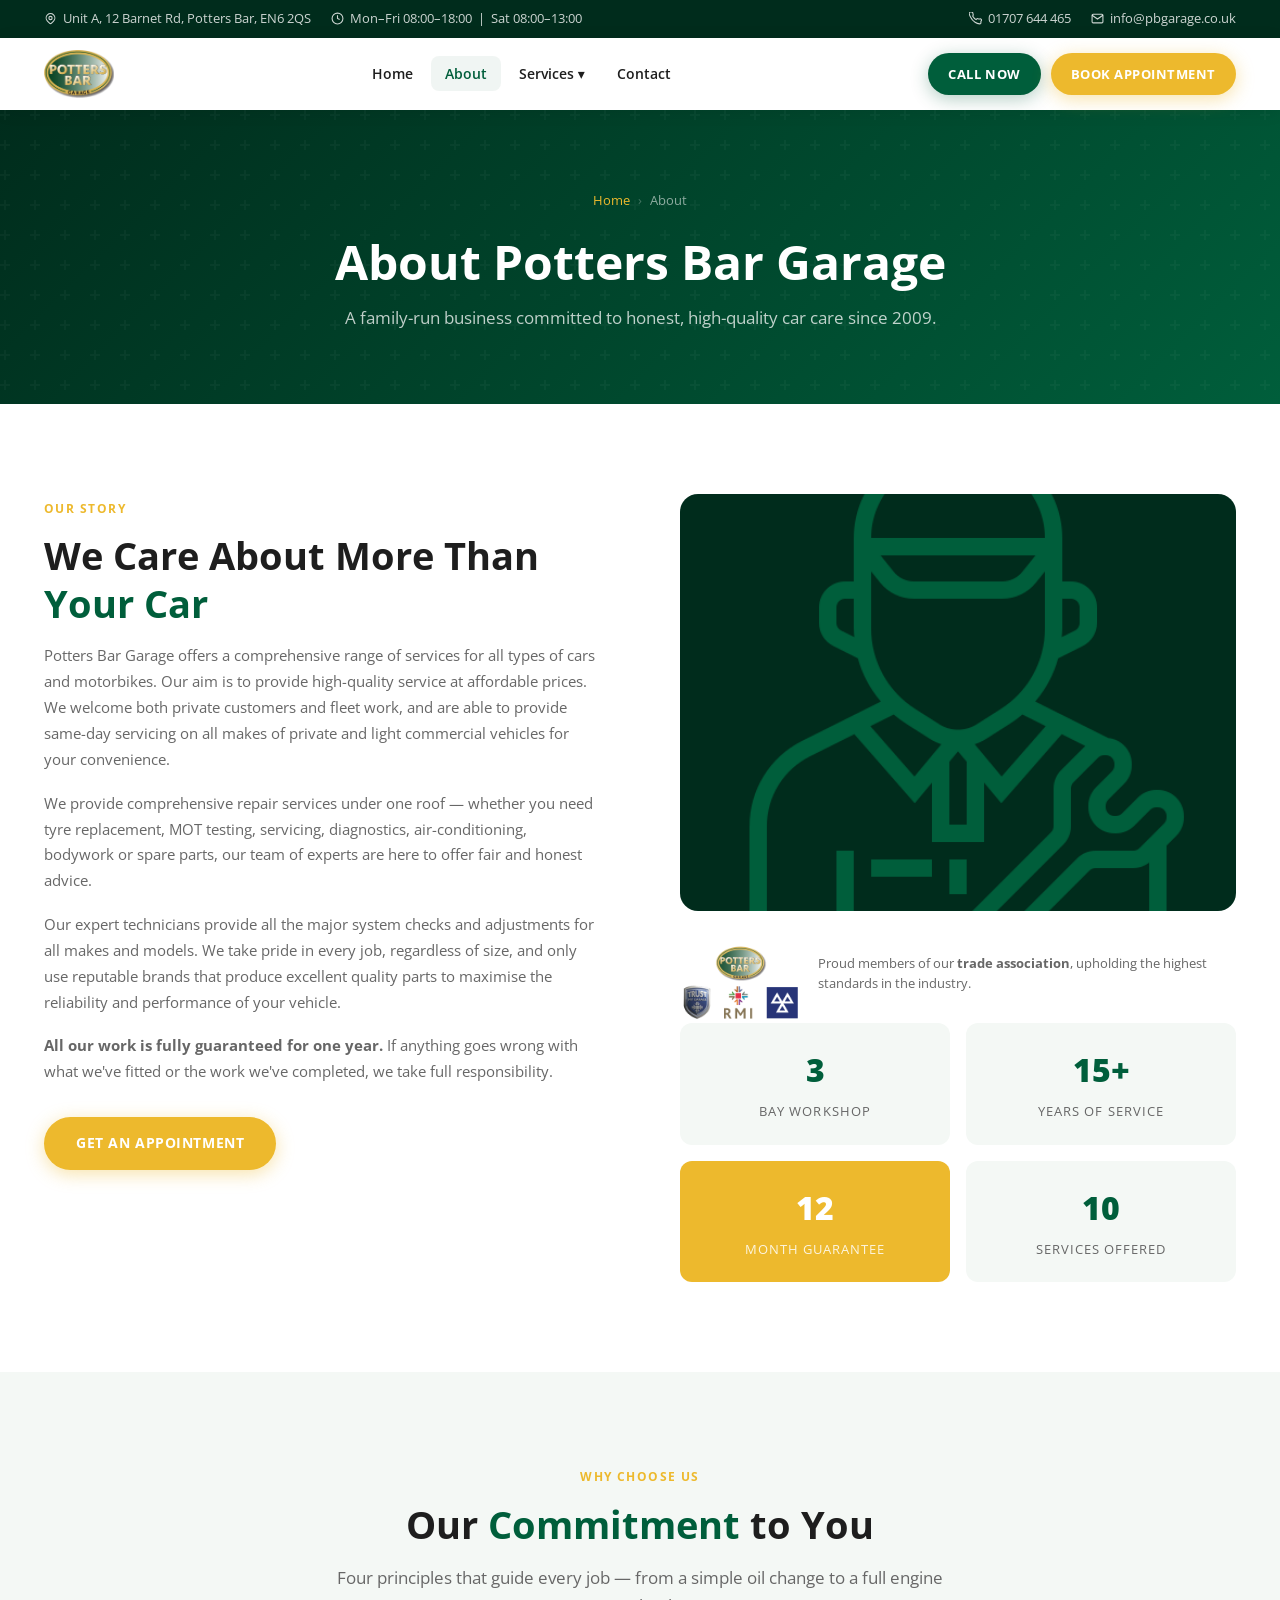
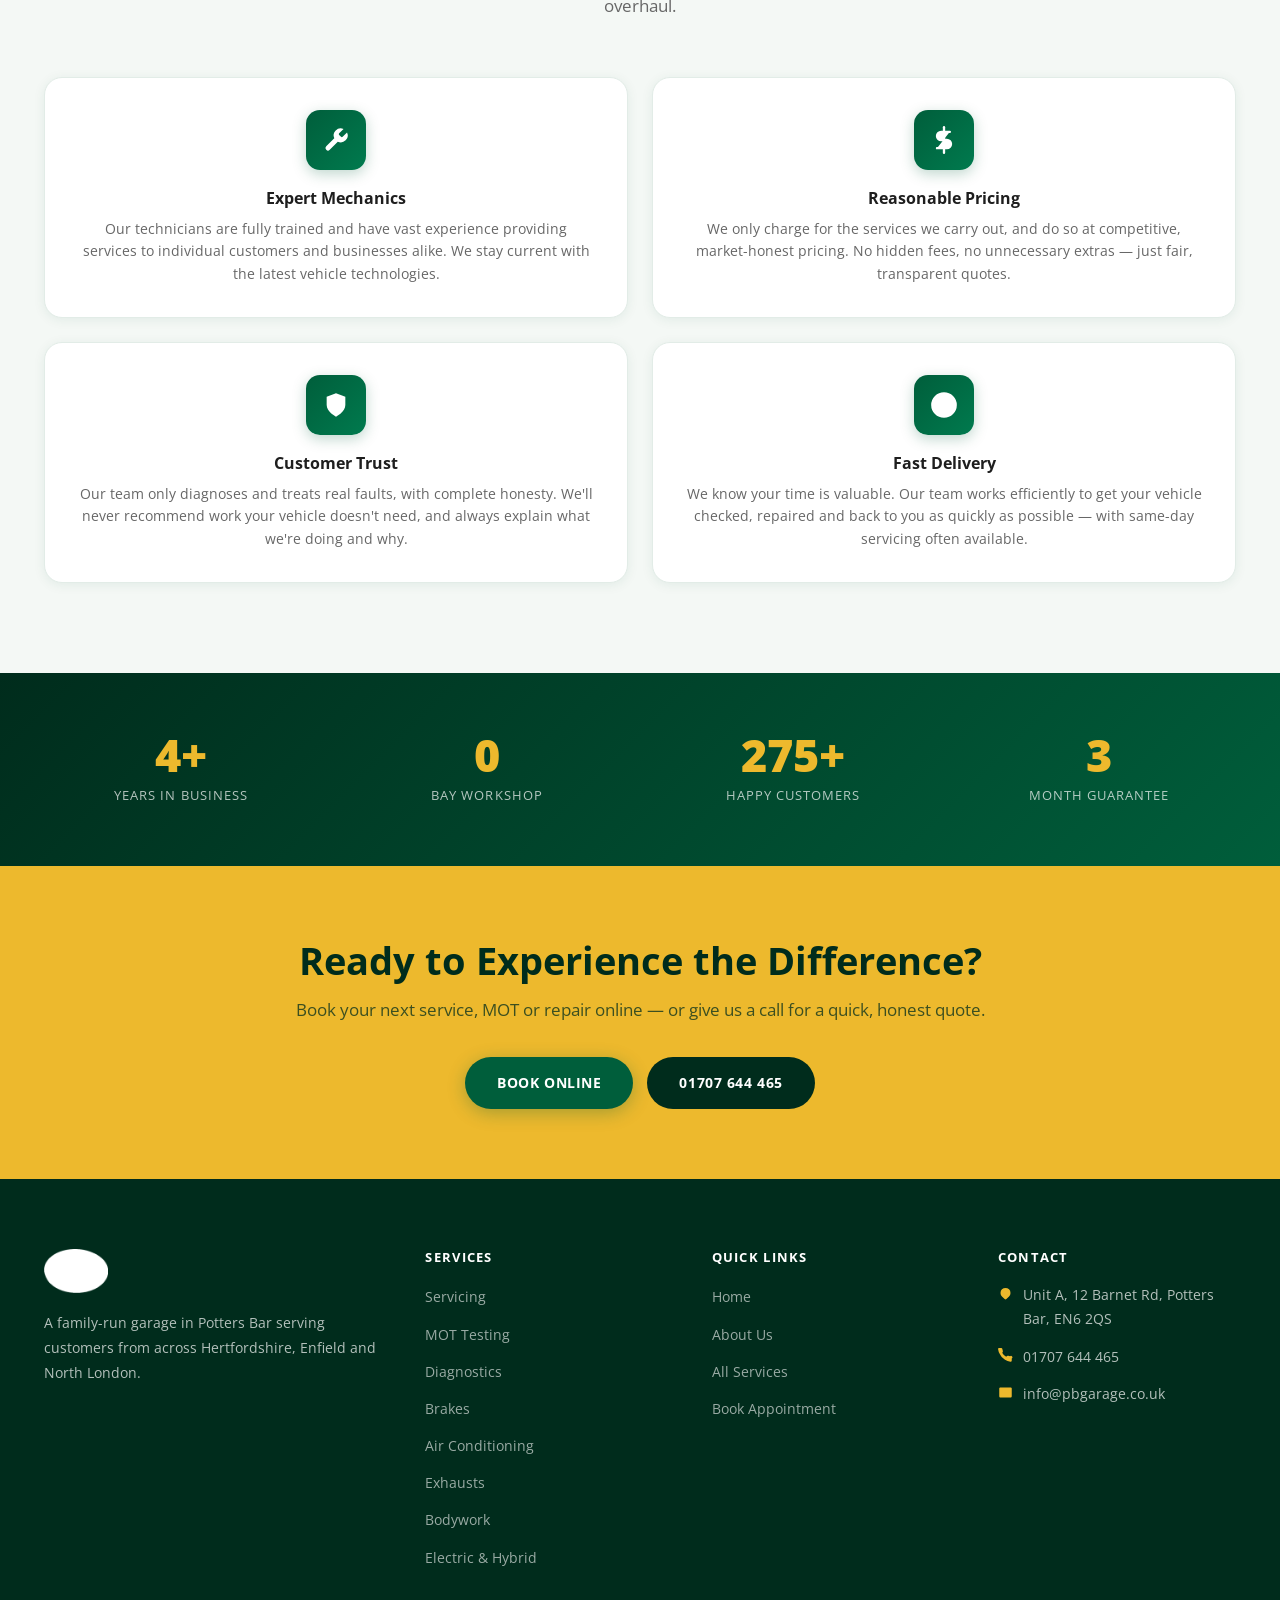
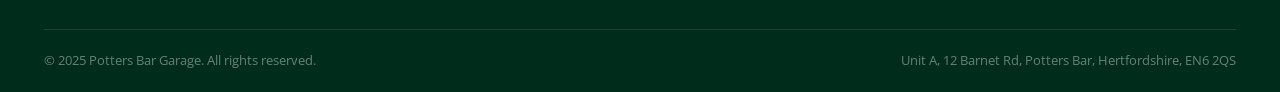
==== commit 1a7bbace: "image fix" ====
--- a/about.html
+++ b/about.html
@@ -9,6 +9,11 @@
   <link rel="preconnect" href="https://fonts.gstatic.com" crossorigin>
   <link href="https://fonts.googleapis.com/css2?family=Open+Sans:wght@400;500;600;700;800&display=swap" rel="stylesheet">
   <link rel="stylesheet" href="css/style.css">
+  <link rel="icon" type="image/svg+xml" href="images/favicon.svg">
+  <link rel="icon" type="image/png" sizes="32x32" href="images/favicon-32.png">
+  <link rel="apple-touch-icon" href="images/favicon-180.png">
+  <link rel="icon" type="image/png" sizes="32x32" href="https://pottersbargarage.co.uk/wp-content/uploads/2022/03/cropped-logo-mini-32x32.png">
+  <link rel="apple-touch-icon" href="https://pottersbargarage.co.uk/wp-content/uploads/2022/03/cropped-logo-mini-180x180.png">
 </head>
 <body>
 
@@ -42,14 +47,10 @@
   <header class="site-header">
     <div class="container">
       <div class="header-inner">
-        <a href="index.html" class="site-logo">
-          <div class="logo-icon">
-            <svg viewBox="0 0 24 24" fill="white"><path d="M18.92 6.01C18.72 5.42 18.16 5 17.5 5h-11c-.66 0-1.21.42-1.42 1.01L3 12v8c0 .55.45 1 1 1h1c.55 0 1-.45 1-1v-1h12v1c0 .55.45 1 1 1h1c.55 0 1-.45 1-1v-8l-2.08-5.99zM6.85 7h10.29l1.04 3H5.81l1.04-3zM19 17H5v-5h14v5z"/><circle cx="7.5" cy="14.5" r="1.5"/><circle cx="16.5" cy="14.5" r="1.5"/></svg>
-          </div>
-          <div class="logo-text-wrap">
-            <span class="logo-name">Potters Bar Garage</span>
-            <span class="logo-tagline">Hertfordshire's Trusted Garage</span>
-          </div>
+                <a href="index.html" class="site-logo">
+          <img src="images/logo.png"
+               onerror="this.src='https://pottersbargarage.co.uk/wp-content/uploads/elementor/thumbs/Potters-Bar-Logo-PNG-1-po30l5fmrao1ntwb6v2pgnadifzz1dsg6e9g4xo96u.png'"
+               alt="Potters Bar Garage" height="48" style="height:48px;width:auto;display:block;">
         </a>
         <nav class="primary-nav">
           <span class="nav-item"><a href="index.html" class="nav-link">Home</a></span>
@@ -126,10 +127,21 @@
       </div>
 
       <div>
-        <div class="about-image-main" style="border-radius:18px;margin-bottom:32px;min-height:280px;">
-          <svg viewBox="0 0 24 24" style="width:100px;height:100px;fill:rgba(255,255,255,.2)"><path d="M18.92 6.01C18.72 5.42 18.16 5 17.5 5h-11c-.66 0-1.21.42-1.42 1.01L3 12v8c0 .55.45 1 1 1h1c.55 0 1-.45 1-1v-1h12v1c0 .55.45 1 1 1h1c.55 0 1-.45 1-1v-8l-2.08-5.99z"/></svg>
-        </div>
-
+                <div class="about-image-main" style="border-radius:18px;margin-bottom:32px;min-height:280px;background:var(--green-dark);overflow:hidden;">
+          <img src="images/mechanic.png"
+               onerror="this.src='https://pottersbargarage.co.uk/wp-content/uploads/2022/04/mechanic-1-1.png'"
+               alt="Potters Bar Garage mechanic at work"
+               style="width:100%;height:100%;object-fit:cover;display:block;">
+        </div>
+
+        <!-- Trade Association Badge -->
+        <div style="margin-top:24px;display:flex;align-items:center;gap:16px;">
+          <img src="images/trade-badge.png"
+               onerror="this.src='https://pottersbargarage.co.uk/wp-content/uploads/2022/04/Trade-association.png'"
+               alt="Trade Association Member"
+               style="height:80px;width:auto;opacity:.9;">
+          <p style="font-size:.82rem;color:var(--text);line-height:1.5;">Proud members of our <strong>trade association</strong>, upholding the highest standards in the industry.</p>
+        </div>
         <!-- Quick Facts -->
         <div style="display:grid;grid-template-columns:1fr 1fr;gap:16px;">
           <div style="background:var(--bg-light);border-radius:12px;padding:20px;text-align:center;">
@@ -223,9 +235,10 @@
     <div class="container">
       <div class="footer-grid">
         <div class="footer-brand">
-          <a href="index.html" class="footer-logo">
-            <div class="logo-icon"><svg viewBox="0 0 24 24" fill="white"><path d="M18.92 6.01C18.72 5.42 18.16 5 17.5 5h-11c-.66 0-1.21.42-1.42 1.01L3 12v8c0 .55.45 1 1 1h1c.55 0 1-.45 1-1v-1h12v1c0 .55.45 1 1 1h1c.55 0 1-.45 1-1v-8l-2.08-5.99z"/></svg></div>
-            <div class="logo-text-wrap"><span class="logo-name">Potters Bar Garage</span><span class="logo-tagline">Hertfordshire's Trusted Garage</span></div>
+                    <a href="index.html" class="footer-logo">
+            <img src="images/logo.png"
+                 onerror="this.src='https://pottersbargarage.co.uk/wp-content/uploads/elementor/thumbs/Potters-Bar-Logo-PNG-1-po30l5fmrao1ntwb6v2pgnadifzz1dsg6e9g4xo96u.png'"
+                 alt="Potters Bar Garage" height="44" style="height:44px;width:auto;display:block;filter:brightness(0) invert(1);">
           </a>
           <p>A family-run garage in Potters Bar serving customers from across Hertfordshire, Enfield and North London.</p>
         </div>
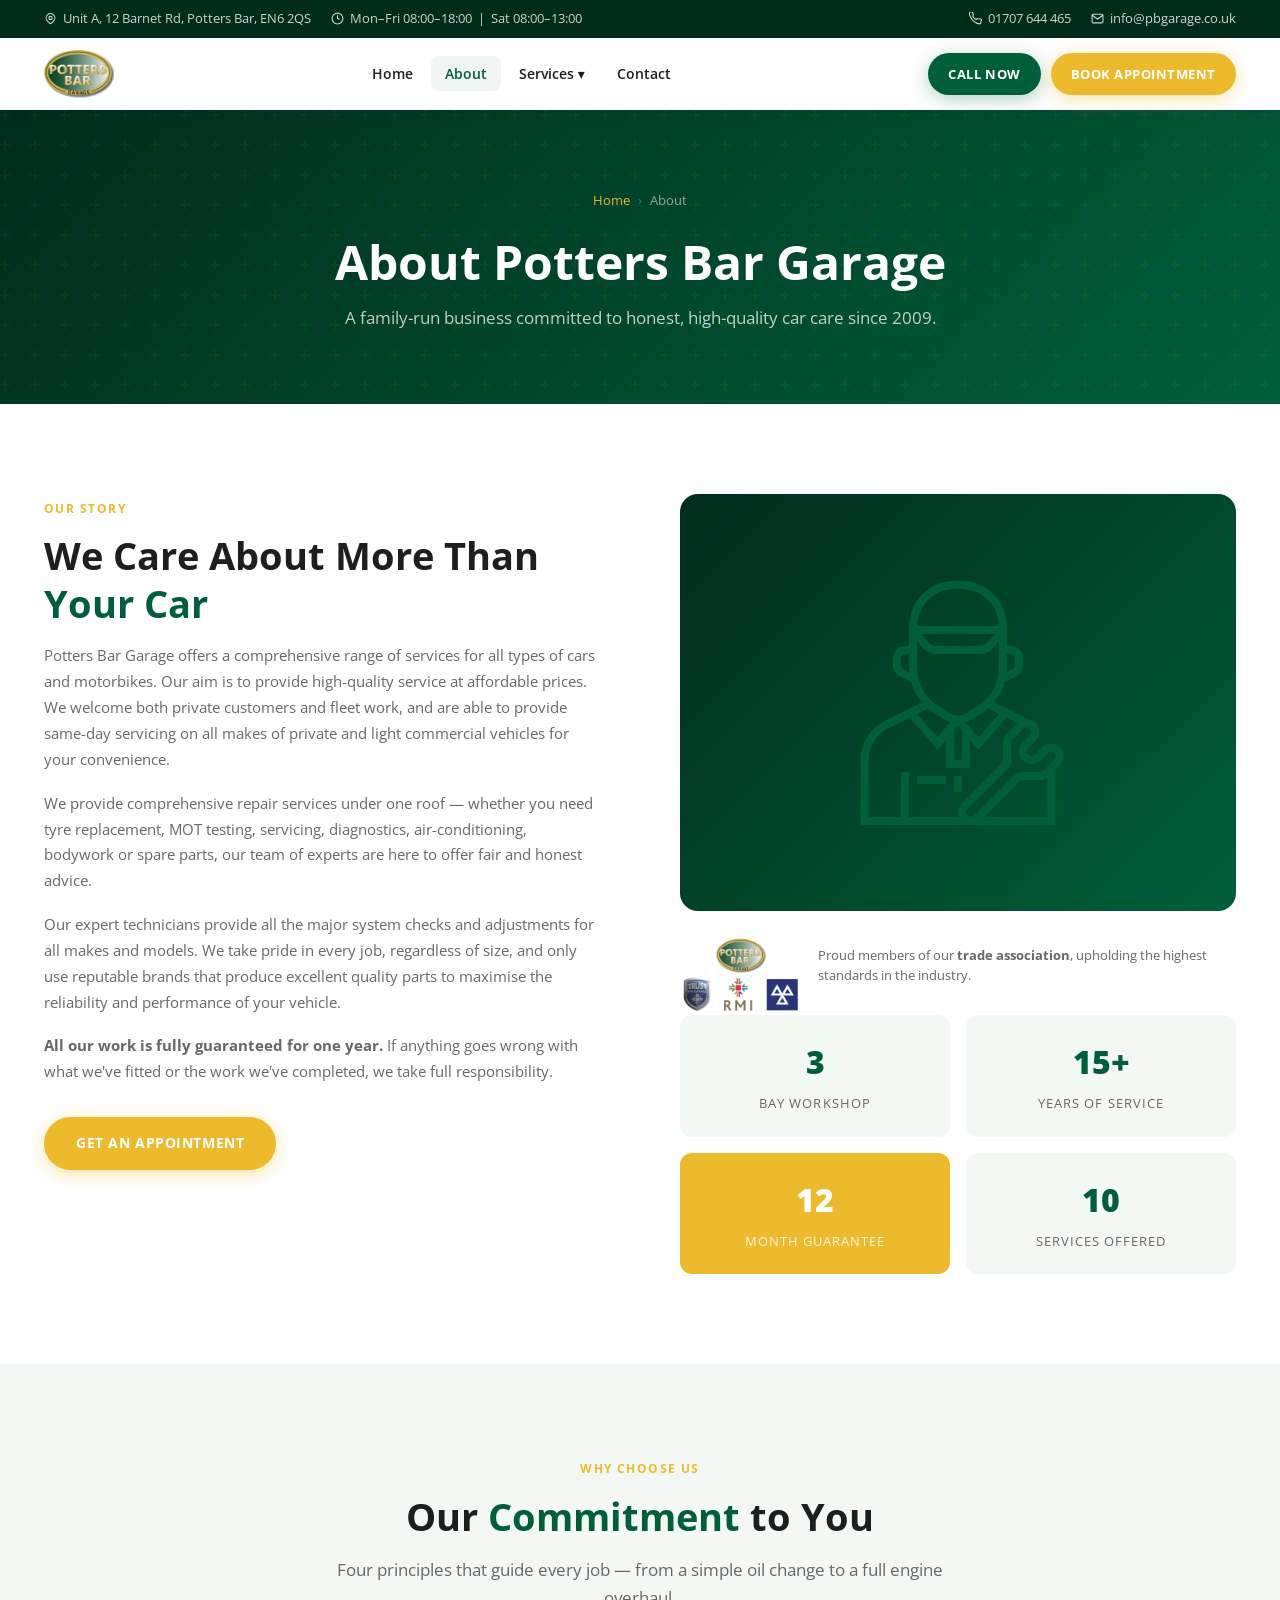
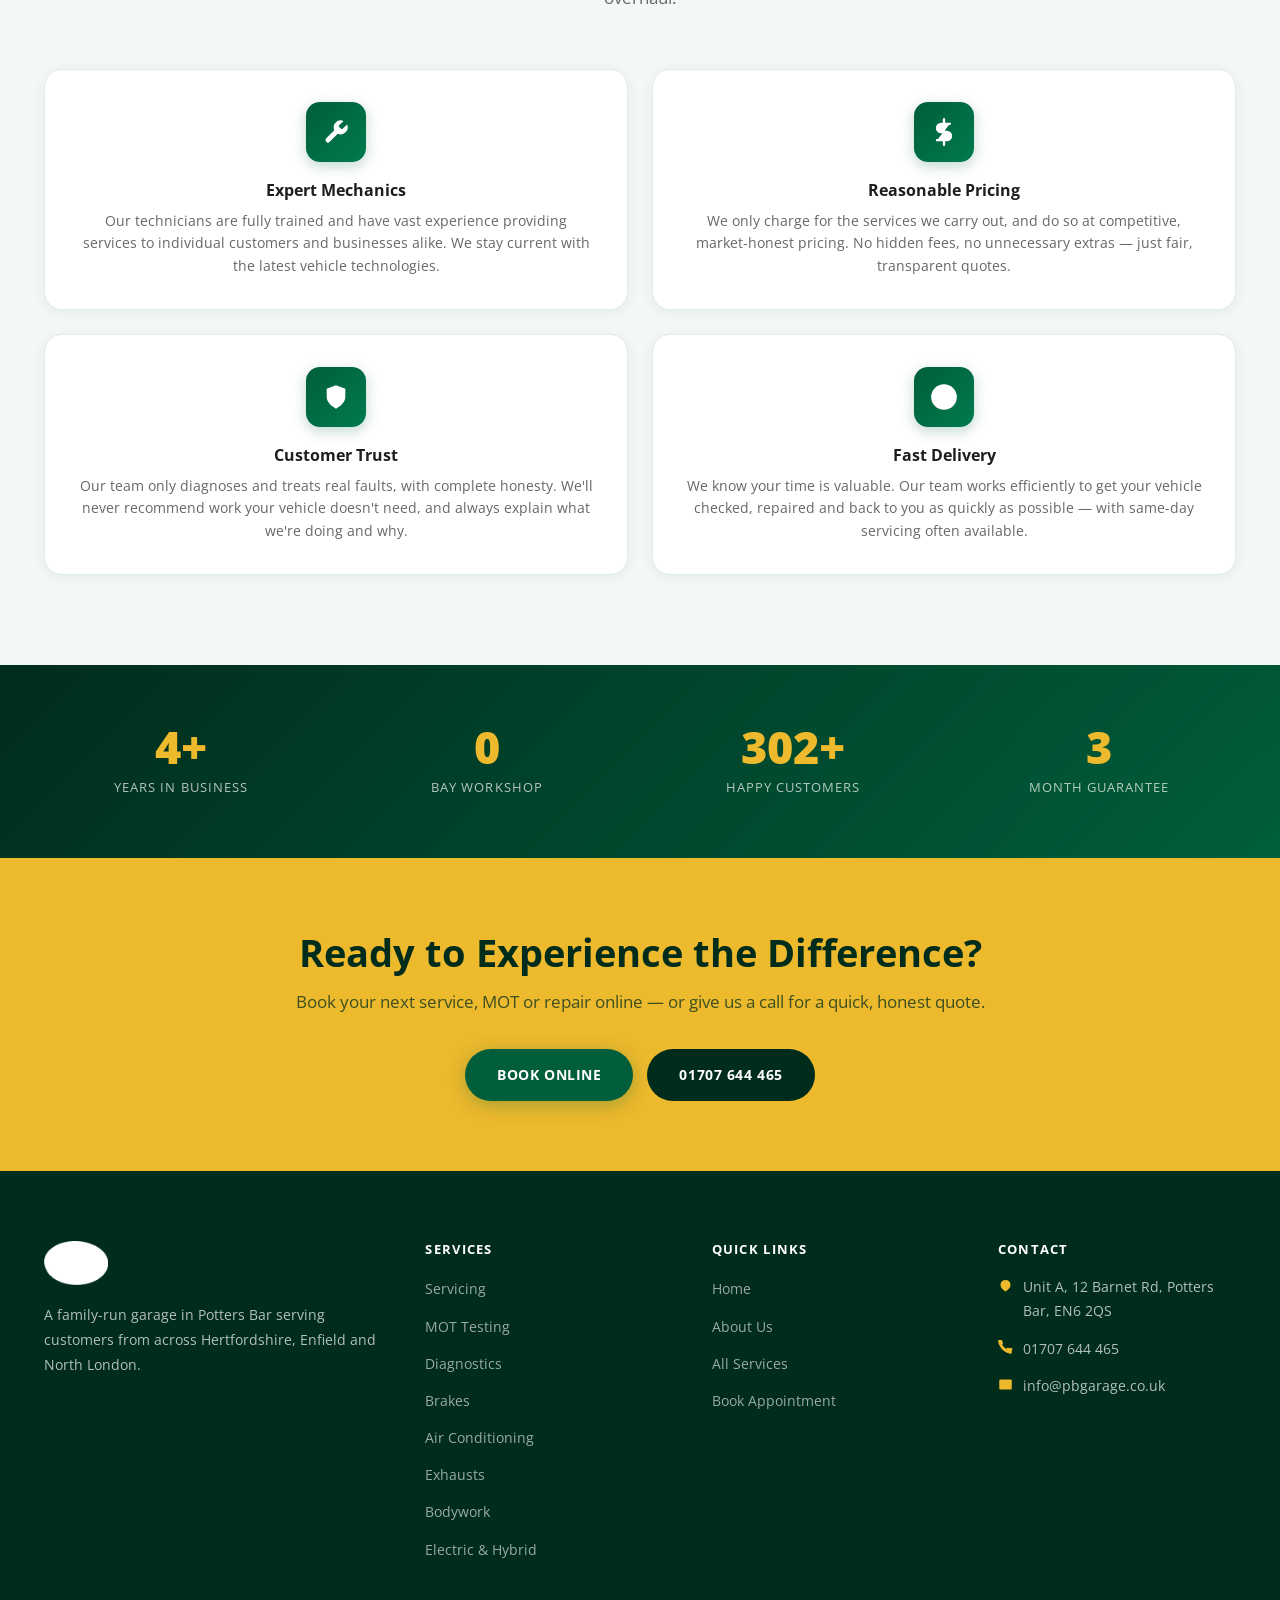
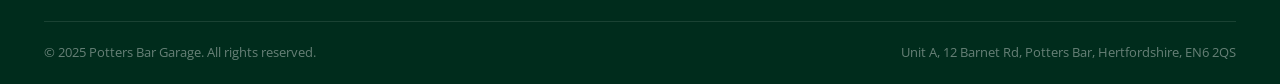
==== commit 630d834f: "more image fix" ====
--- a/about.html
+++ b/about.html
@@ -48,9 +48,7 @@
     <div class="container">
       <div class="header-inner">
                 <a href="index.html" class="site-logo">
-          <img src="images/logo.png"
-               onerror="this.src='https://pottersbargarage.co.uk/wp-content/uploads/elementor/thumbs/Potters-Bar-Logo-PNG-1-po30l5fmrao1ntwb6v2pgnadifzz1dsg6e9g4xo96u.png'"
-               alt="Potters Bar Garage" height="48" style="height:48px;width:auto;display:block;">
+          <img src="https://pottersbargarage.co.uk/wp-content/uploads/elementor/thumbs/Potters-Bar-Logo-PNG-1-po30l5fmrao1ntwb6v2pgnadifzz1dsg6e9g4xo96u.png" onerror="this.onerror=null;this.src='images/logo.png'" alt="Potters Bar Garage" height="48" style="height:48px;width:auto;display:block;">
         </a>
         <nav class="primary-nav">
           <span class="nav-item"><a href="index.html" class="nav-link">Home</a></span>
@@ -127,19 +125,16 @@
       </div>
 
       <div>
-                <div class="about-image-main" style="border-radius:18px;margin-bottom:32px;min-height:280px;background:var(--green-dark);overflow:hidden;">
-          <img src="images/mechanic.png"
-               onerror="this.src='https://pottersbargarage.co.uk/wp-content/uploads/2022/04/mechanic-1-1.png'"
-               alt="Potters Bar Garage mechanic at work"
-               style="width:100%;height:100%;object-fit:cover;display:block;">
+                <div class="about-image-main">
+          <img src="https://pottersbargarage.co.uk/wp-content/uploads/2022/04/mechanic-1-1.png"
+               onerror="this.onerror=null;this.src='images/mechanic.png'"
+               alt="Potters Bar Garage mechanic"
+               style="width:260px;height:260px;object-fit:contain;">
         </div>
 
         <!-- Trade Association Badge -->
         <div style="margin-top:24px;display:flex;align-items:center;gap:16px;">
-          <img src="images/trade-badge.png"
-               onerror="this.src='https://pottersbargarage.co.uk/wp-content/uploads/2022/04/Trade-association.png'"
-               alt="Trade Association Member"
-               style="height:80px;width:auto;opacity:.9;">
+          <img src="https://pottersbargarage.co.uk/wp-content/uploads/2022/04/Trade-association.png" onerror="this.onerror=null;this.src='images/trade-badge.png'" alt="Trade Association Member" style="height:80px;width:auto;opacity:.9;">
           <p style="font-size:.82rem;color:var(--text);line-height:1.5;">Proud members of our <strong>trade association</strong>, upholding the highest standards in the industry.</p>
         </div>
         <!-- Quick Facts -->
@@ -236,9 +231,7 @@
       <div class="footer-grid">
         <div class="footer-brand">
                     <a href="index.html" class="footer-logo">
-            <img src="images/logo.png"
-                 onerror="this.src='https://pottersbargarage.co.uk/wp-content/uploads/elementor/thumbs/Potters-Bar-Logo-PNG-1-po30l5fmrao1ntwb6v2pgnadifzz1dsg6e9g4xo96u.png'"
-                 alt="Potters Bar Garage" height="44" style="height:44px;width:auto;display:block;filter:brightness(0) invert(1);">
+            <img src="https://pottersbargarage.co.uk/wp-content/uploads/elementor/thumbs/Potters-Bar-Logo-PNG-1-po30l5fmrao1ntwb6v2pgnadifzz1dsg6e9g4xo96u.png" onerror="this.onerror=null;this.src='images/logo.png'" alt="Potters Bar Garage" height="44" style="height:44px;width:auto;display:block;filter:brightness(0) invert(1);">
           </a>
           <p>A family-run garage in Potters Bar serving customers from across Hertfordshire, Enfield and North London.</p>
         </div>
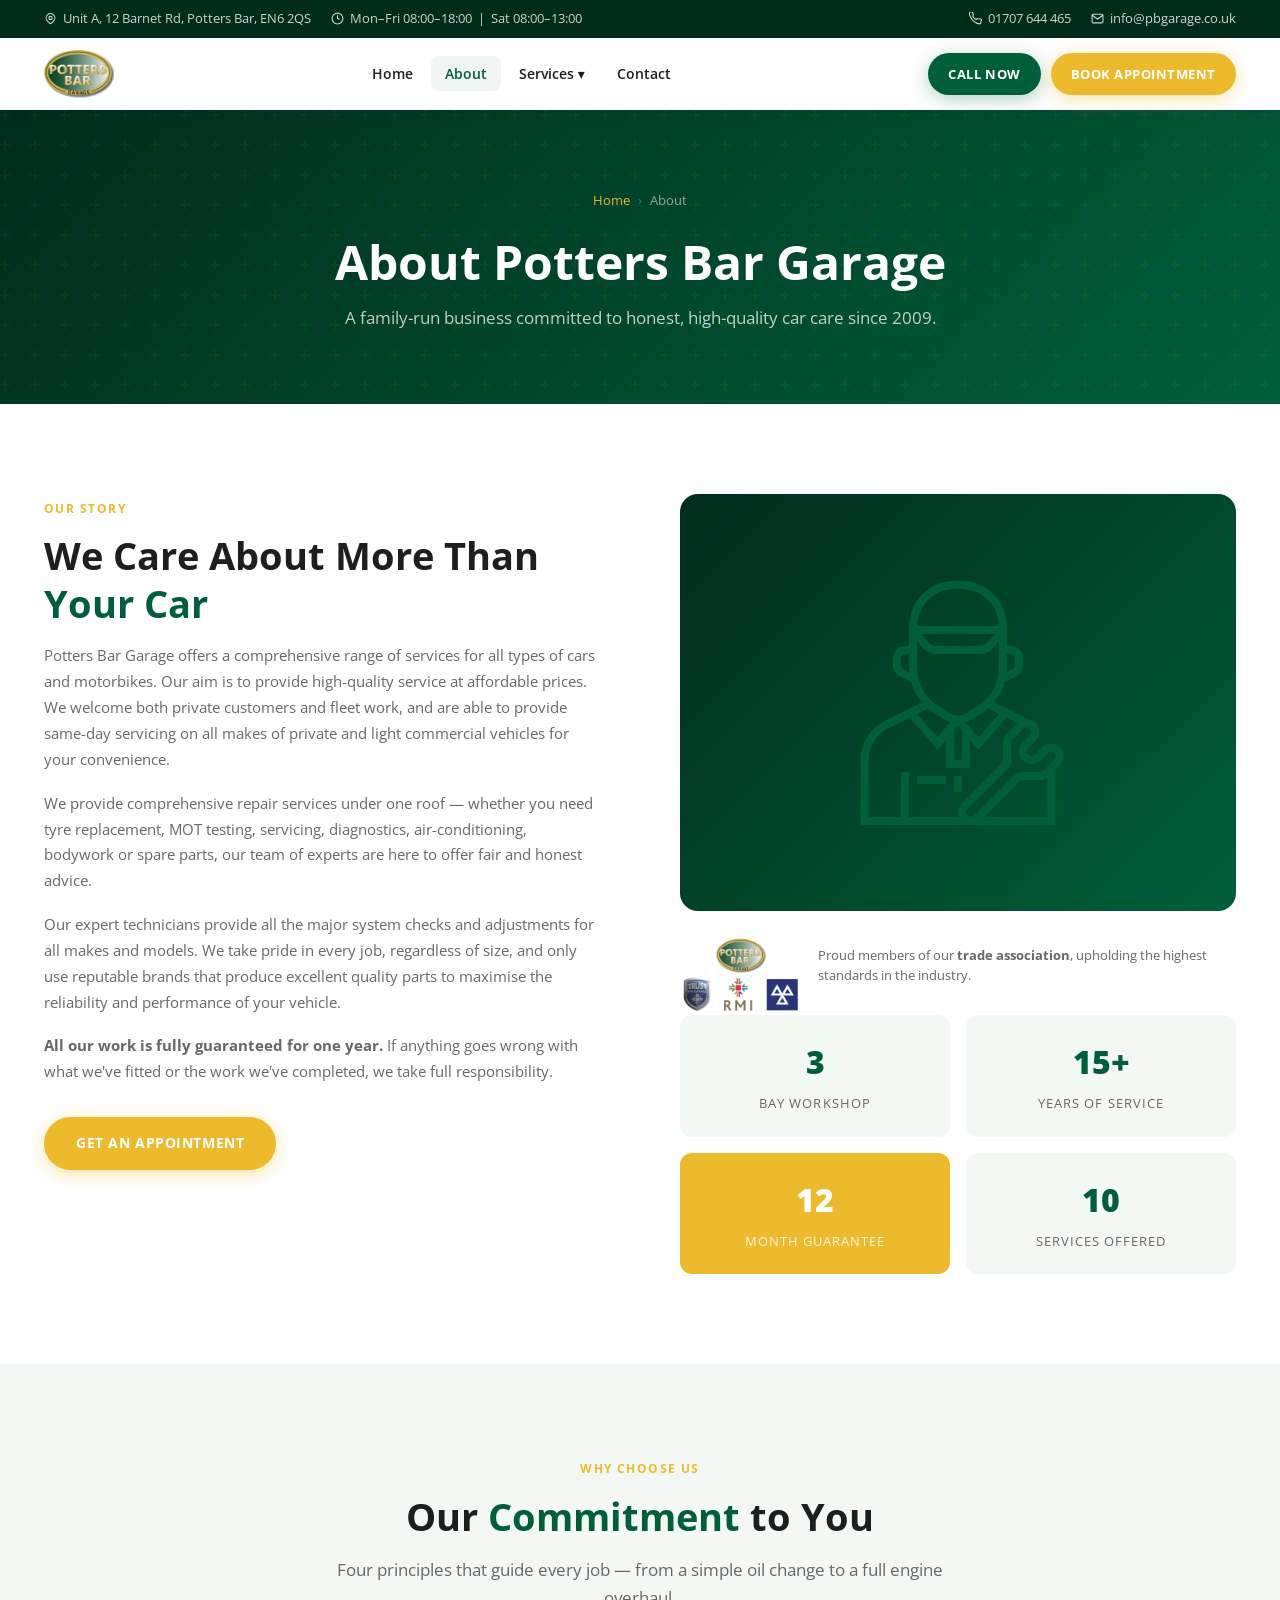
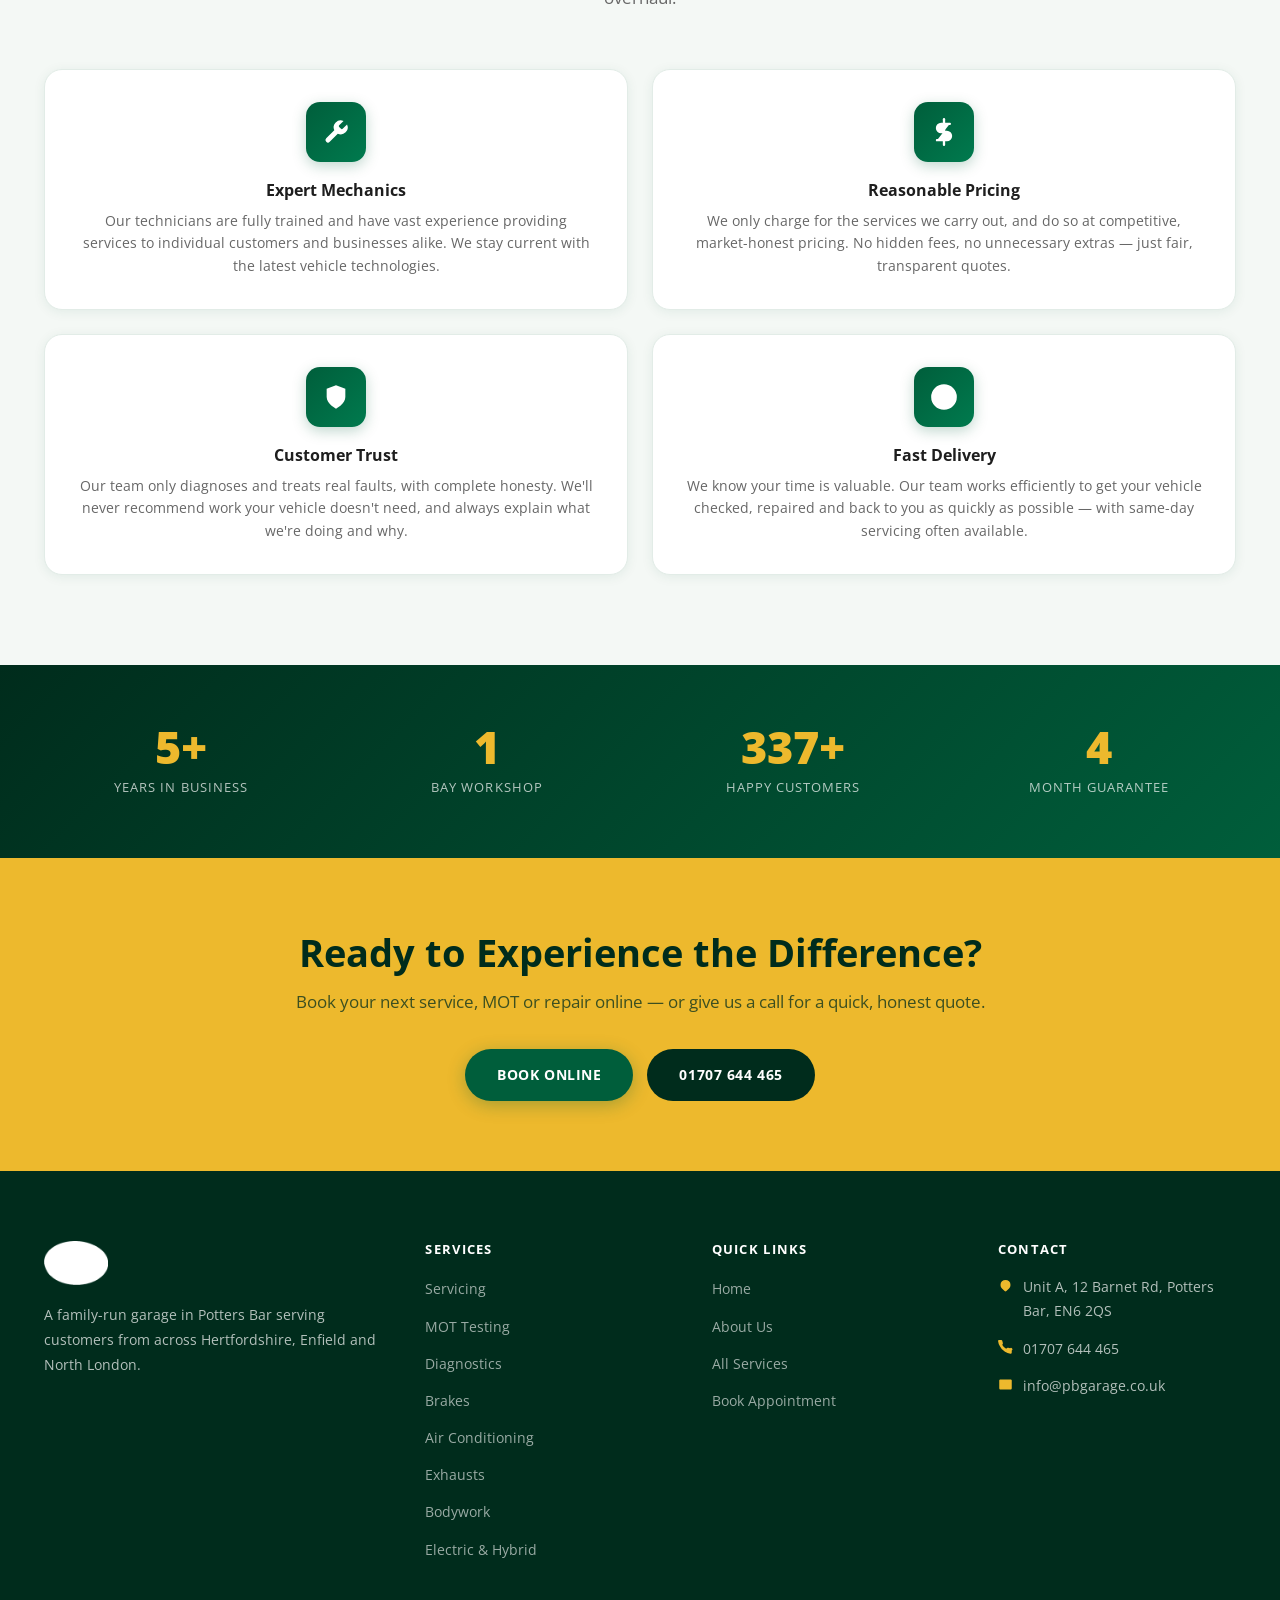
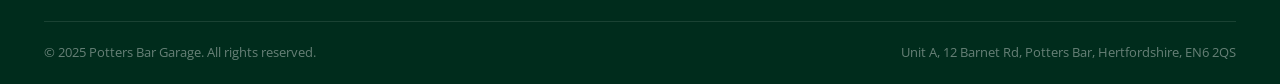
==== commit b228ae82: "Use local images as primary src, remove remote hotlink dependency All <img> tags now load directly f" ====
--- a/about.html
+++ b/about.html
@@ -12,8 +12,8 @@
   <link rel="icon" type="image/svg+xml" href="images/favicon.svg">
   <link rel="icon" type="image/png" sizes="32x32" href="images/favicon-32.png">
   <link rel="apple-touch-icon" href="images/favicon-180.png">
-  <link rel="icon" type="image/png" sizes="32x32" href="https://pottersbargarage.co.uk/wp-content/uploads/2022/03/cropped-logo-mini-32x32.png">
-  <link rel="apple-touch-icon" href="https://pottersbargarage.co.uk/wp-content/uploads/2022/03/cropped-logo-mini-180x180.png">
+  <link rel="icon" type="image/png" sizes="32x32" href="images/favicon-32.png">
+  <link rel="apple-touch-icon" href="images/favicon-180.png">
 </head>
 <body>
 
@@ -48,7 +48,7 @@
     <div class="container">
       <div class="header-inner">
                 <a href="index.html" class="site-logo">
-          <img src="https://pottersbargarage.co.uk/wp-content/uploads/elementor/thumbs/Potters-Bar-Logo-PNG-1-po30l5fmrao1ntwb6v2pgnadifzz1dsg6e9g4xo96u.png" onerror="this.onerror=null;this.src='images/logo.png'" alt="Potters Bar Garage" height="48" style="height:48px;width:auto;display:block;">
+          <img src="images/logo.png" alt="Potters Bar Garage" height="48" style="height:48px;width:auto;display:block;">
         </a>
         <nav class="primary-nav">
           <span class="nav-item"><a href="index.html" class="nav-link">Home</a></span>
@@ -126,15 +126,14 @@
 
       <div>
                 <div class="about-image-main">
-          <img src="https://pottersbargarage.co.uk/wp-content/uploads/2022/04/mechanic-1-1.png"
-               onerror="this.onerror=null;this.src='images/mechanic.png'"
+          <img src="images/mechanic.png"
                alt="Potters Bar Garage mechanic"
                style="width:260px;height:260px;object-fit:contain;">
         </div>
 
         <!-- Trade Association Badge -->
         <div style="margin-top:24px;display:flex;align-items:center;gap:16px;">
-          <img src="https://pottersbargarage.co.uk/wp-content/uploads/2022/04/Trade-association.png" onerror="this.onerror=null;this.src='images/trade-badge.png'" alt="Trade Association Member" style="height:80px;width:auto;opacity:.9;">
+          <img src="images/trade-badge.png" alt="Trade Association Member" style="height:80px;width:auto;opacity:.9;">
           <p style="font-size:.82rem;color:var(--text);line-height:1.5;">Proud members of our <strong>trade association</strong>, upholding the highest standards in the industry.</p>
         </div>
         <!-- Quick Facts -->
@@ -231,7 +230,7 @@
       <div class="footer-grid">
         <div class="footer-brand">
                     <a href="index.html" class="footer-logo">
-            <img src="https://pottersbargarage.co.uk/wp-content/uploads/elementor/thumbs/Potters-Bar-Logo-PNG-1-po30l5fmrao1ntwb6v2pgnadifzz1dsg6e9g4xo96u.png" onerror="this.onerror=null;this.src='images/logo.png'" alt="Potters Bar Garage" height="44" style="height:44px;width:auto;display:block;filter:brightness(0) invert(1);">
+            <img src="images/logo.png" alt="Potters Bar Garage" height="44" style="height:44px;width:auto;display:block;filter:brightness(0) invert(1);">
           </a>
           <p>A family-run garage in Potters Bar serving customers from across Hertfordshire, Enfield and North London.</p>
         </div>
